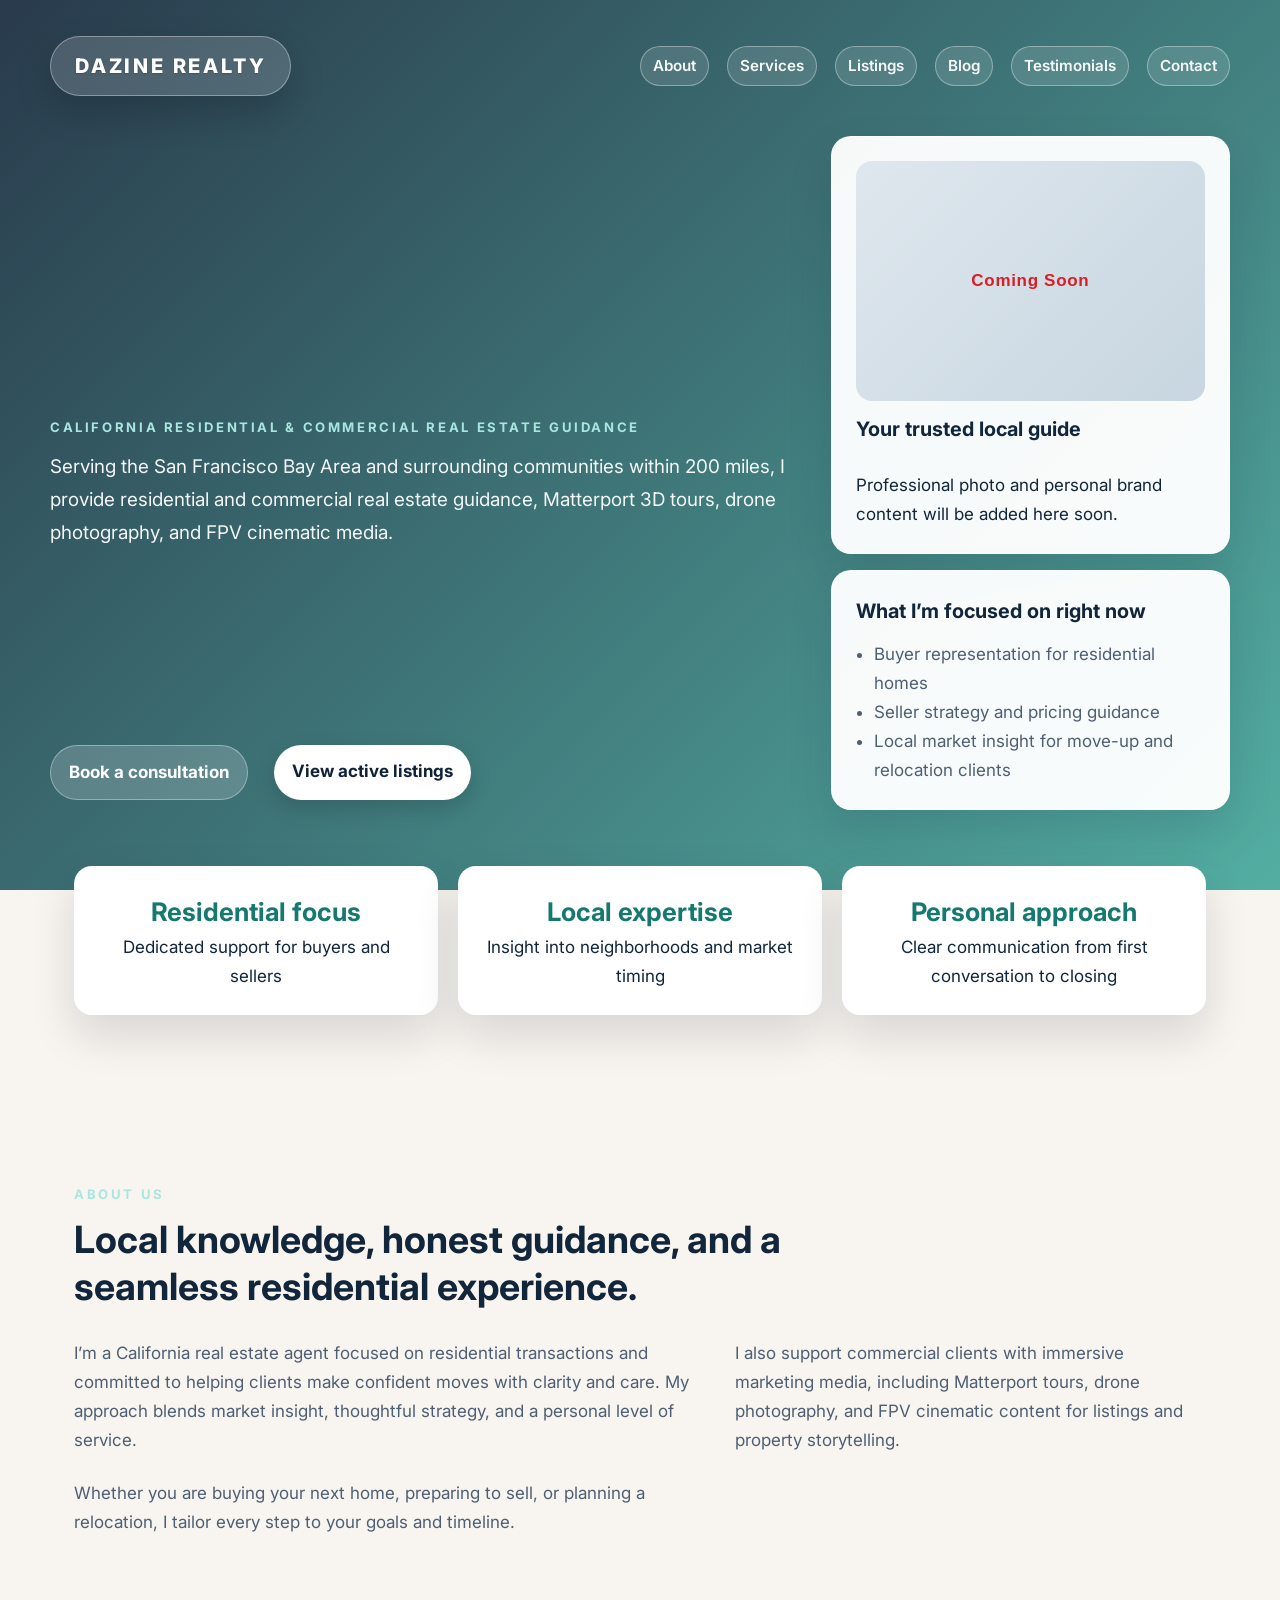
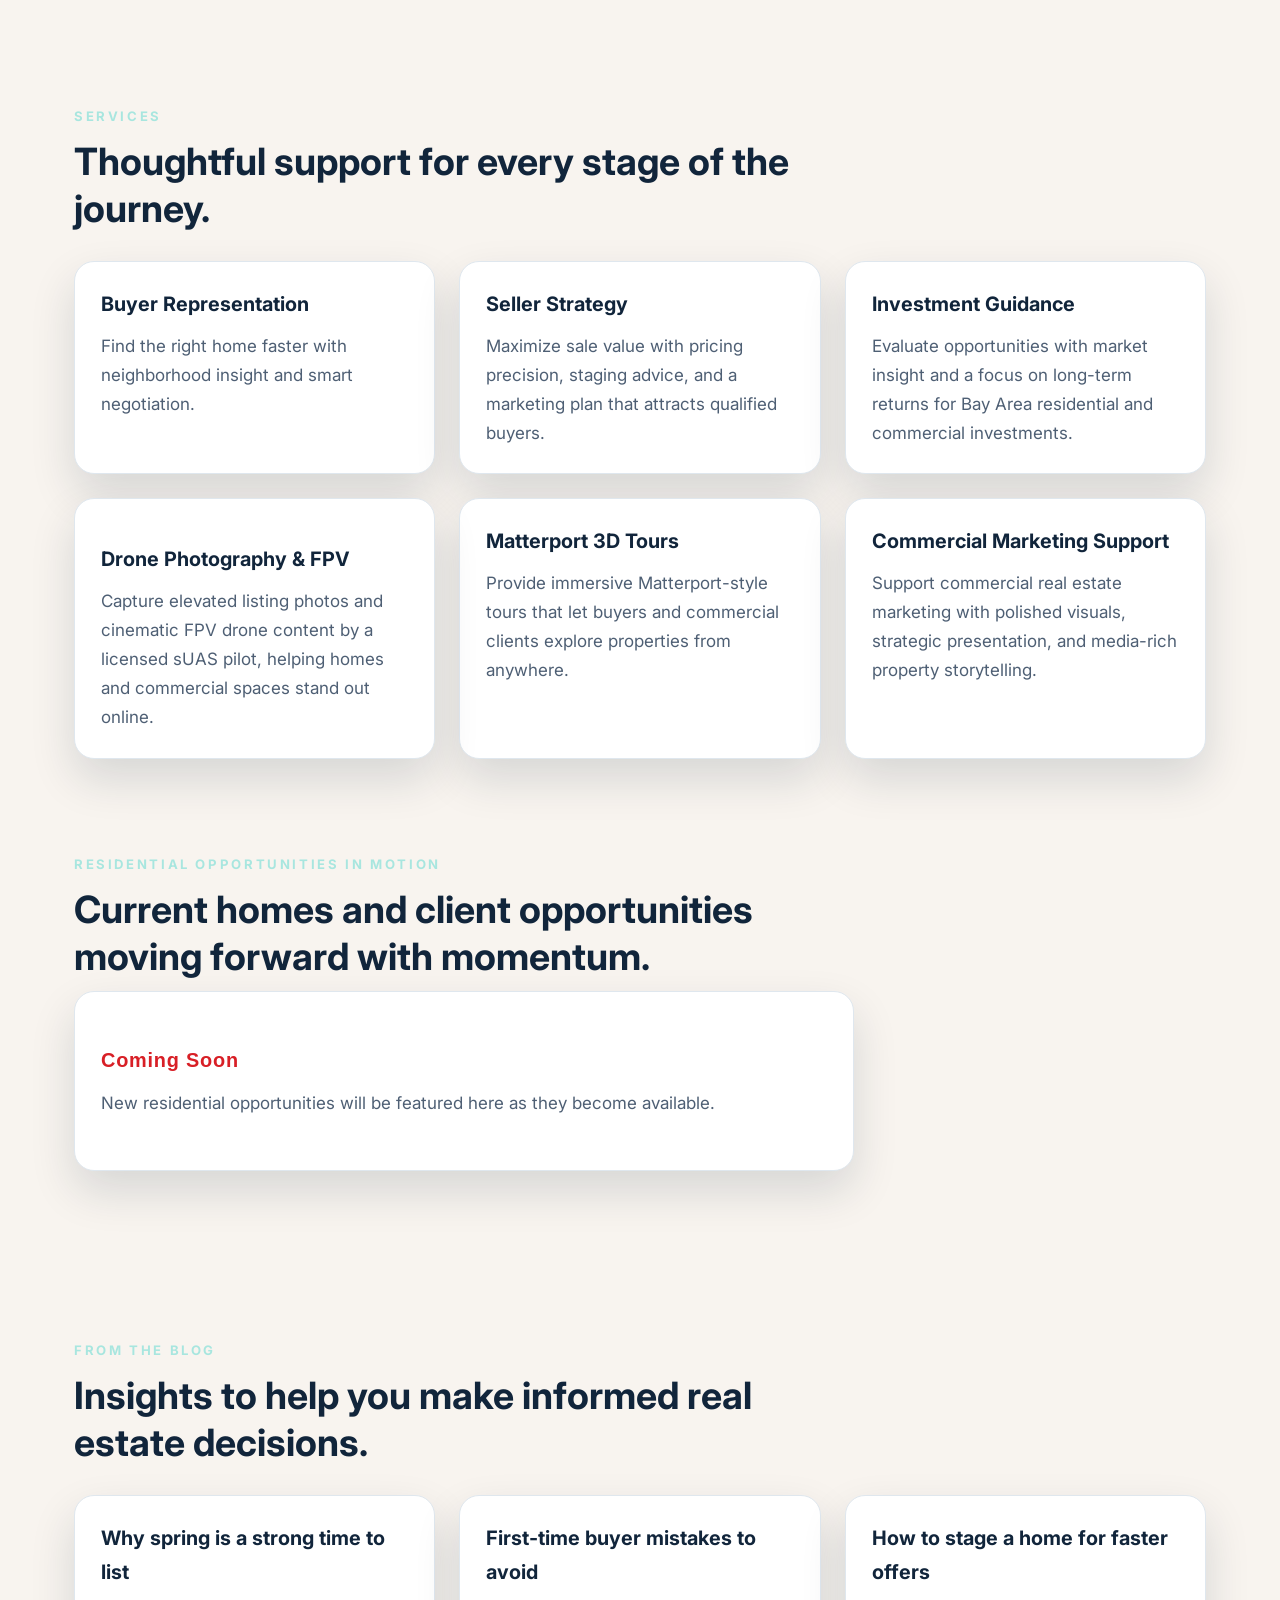
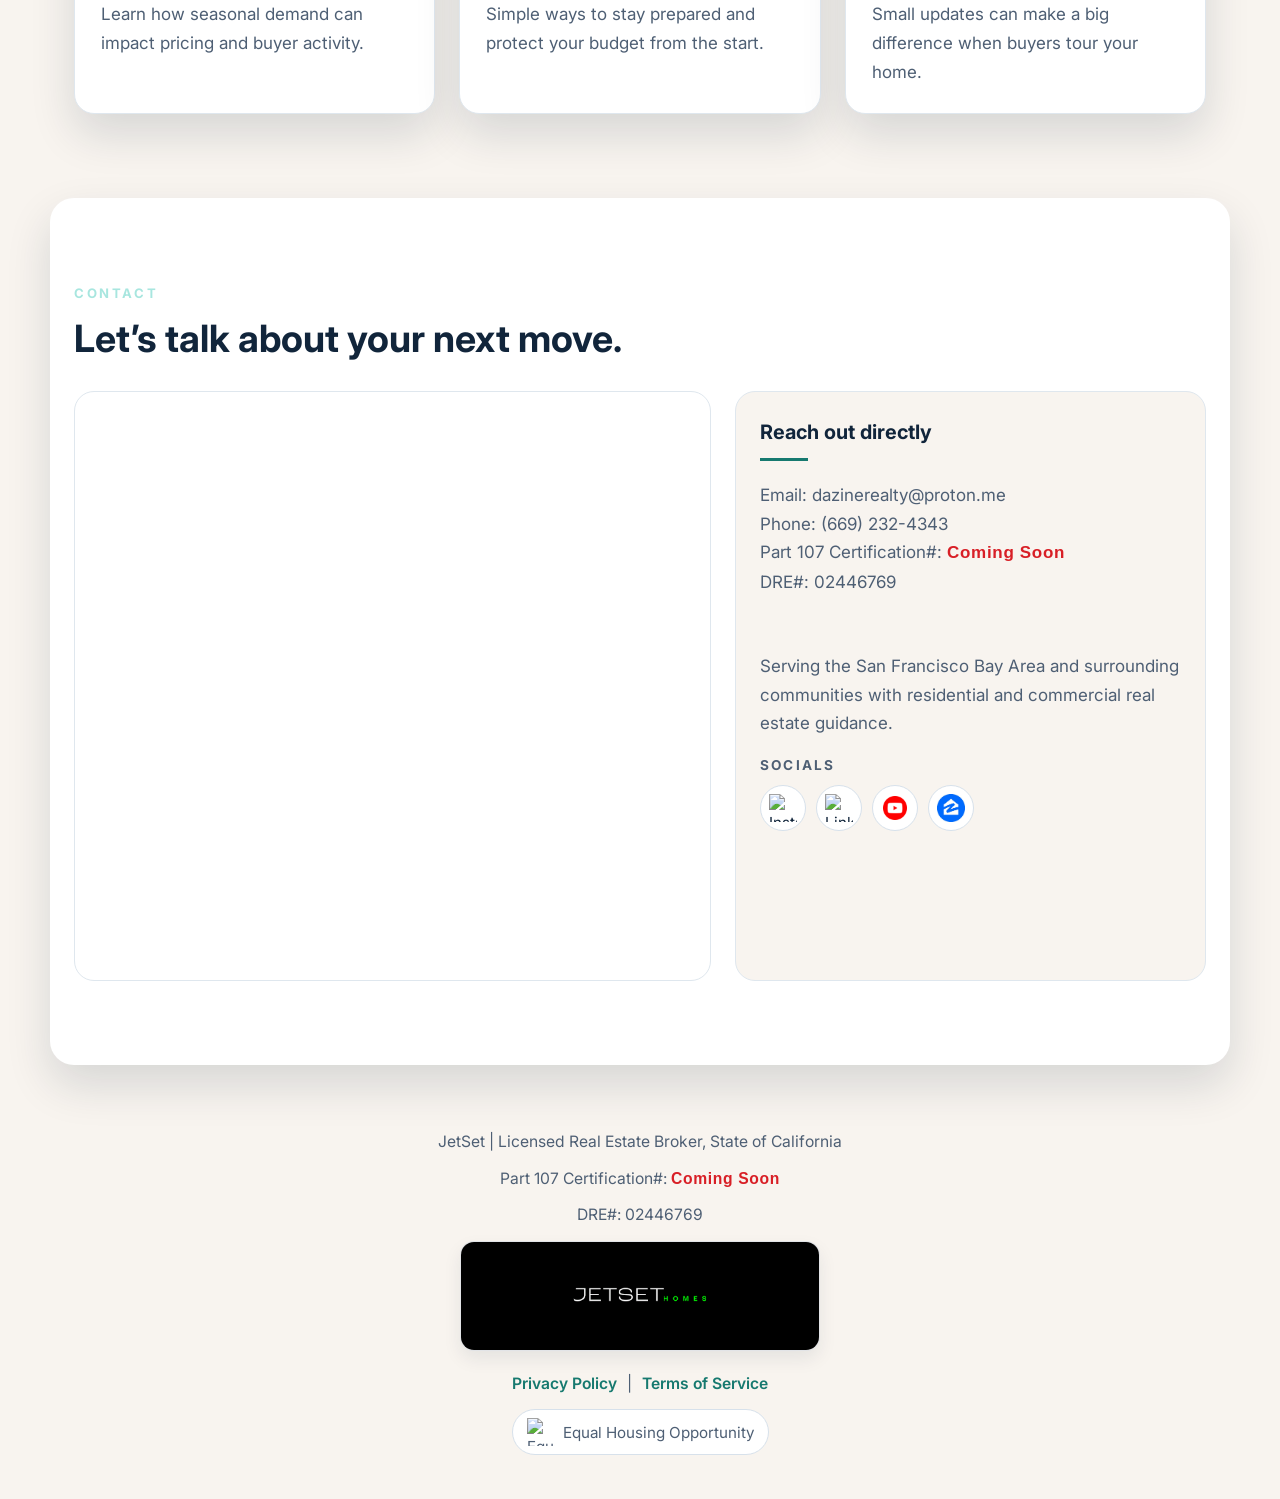
==== index.html @ e1ecbd3a "Update footer branding and JetSet link" ====
<!DOCTYPE html>
<html lang="en">
  <head>
    <!-- Google tag (gtag.js) -->
    <script async src="https://www.googletagmanager.com/gtag/js?id=G-FYJN9053RN"></script>
    <script>
      window.dataLayer = window.dataLayer || [];
      function gtag(){dataLayer.push(arguments);}
      gtag('js', new Date());

      gtag('config', 'G-FYJN9053RN');
    </script>
    <meta charset="UTF-8" />
    <meta name="viewport" content="width=device-width, initial-scale=1.0" />
    <title>Dazine Realty | California Residential Real Estate Agent</title>
    
    <link rel="icon" type="image/x-icon" href="https://dazinerealty.homes/favicon.ico">
<link rel="icon" type="image/png" sizes="48x48" href="https://dazinerealty.homes/favicon-48x48.png">
<link rel="icon" type="image/png" sizes="96x96" href="https://dazinerealty.homes/favicon-96x96.png">
<link rel="icon" type="image/png" sizes="32x32" href="https://dazinerealty.homes/favicon-32x32.png">
<link rel="icon" type="image/png" sizes="16x16" href="https://dazinerealty.homes/favicon-16x16.png">
<link rel="apple-touch-icon" sizes="180x180" href="https://dazinerealty.homes/apple-touch-icon.png">
<link rel="icon" type="image/png" sizes="192x192" href="https://dazinerealty.homes/android-chrome-192x192.png">
<link rel="icon" type="image/png" sizes="512x512" href="https://dazinerealty.homes/android-chrome-512x512.png">
    <meta
      name="description"
      content="Dazine Realty is a California real estate agent serving the San Francisco Bay Area and nearby communities with residential and commercial guidance, Matterport tours, drone photography, and FPV media."
    />
    <meta
      name="keywords"
      content="Dazine Realty, California real estate agent, San Francisco Bay Area real estate, Oakland real estate, San Jose real estate, Palo Alto real estate, Berkeley real estate, Walnut Creek real estate, San Mateo real estate, Fremont real estate, Santa Clara real estate, Concord real estate, Pleasanton real estate, Livermore real estate, Daly City real estate, South San Francisco real estate, San Rafael real estate, Mill Valley real estate, San Ramon real estate, Napa real estate, Sonoma real estate, Santa Rosa real estate, Stockton real estate, Modesto real estate, Sacramento real estate, residential real estate, commercial real estate, Matterport tours, drone photography, FPV drone services"
    />
    <meta name="robots" content="index, follow" />
    <meta name="geo.region" content="US-CA" />
    <meta name="geo.placename" content="San Francisco Bay Area" />
    <meta name="geo.position" content="37.7749;-122.4194" />
    <meta name="ICBM" content="37.7749, -122.4194" />
    <link rel="canonical" href="http://127.0.0.1:3000/index.html" />
    <meta property="og:title" content="Dazine Realty | California Residential Real Estate Agent" />
    <meta
      property="og:description"
      content="Trusted California real estate guidance for buyers, sellers, and commercial clients across the Bay Area and nearby communities."
    />
    <meta property="og:type" content="website" />
    <link rel="preconnect" href="https://fonts.googleapis.com" />
    <link rel="preconnect" href="https://fonts.gstatic.com" crossorigin />
    <link
      href="https://fonts.googleapis.com/css2?family=Inter:wght@400;500;600;700;800&display=swap"
      rel="stylesheet"
    />
    <link rel="stylesheet" href="style.css?v=3" />
    <script type="application/ld+json">
      {
        "@context": "https://schema.org",
        "@type": "RealEstateAgent",
        "name": "Dazine Realty",
        "description": "Trusted California residential real estate guidance for buyers, sellers, and relocating families.",
        "areaServed": "California",
        "knowsAbout": [
          "Residential real estate",
          "Buyer representation",
          "Seller strategy",
          "Local market guidance"
        ]
      }
    </script>
  </head>
  <body>
    <a href="#main-content" class="skip-link">Skip to main content</a>
    <header class="hero">
      <nav class="navbar" aria-label="Primary navigation">
        <a href="#contact" class="brand">Dazine Realty</a>
        <div class="nav-links">
          <a href="#about" class="nav-link">About</a>
          <a href="#services" class="nav-link">Services</a>
          <a href="#listings" class="nav-link">Listings</a>
          <a href="blog.html" class="nav-link">Blog</a>
          <a href="testimonials.html" class="nav-link">Testimonials</a>
          <a href="#contact" class="nav-link">Contact</a>
        </div>
      </nav>

      <div class="hero-content" id="top">
        <div class="hero-copy">
          <div>
            <p class="eyebrow">California Residential & Commercial Real Estate Guidance</p>
            <p class="hero-text">
              Serving the San Francisco Bay Area and surrounding communities within 200 miles, I provide residential and commercial real estate guidance, Matterport 3D tours, drone photography, and FPV cinematic media.
            </p>
          </div>
          <div class="hero-actions">
            <a href="#contact" class="btn btn-primary">Book a consultation</a>
            <a href="#listings" class="btn btn-secondary">View active listings</a>
          </div>
        </div>
        <div class="hero-side-stack">
          <div class="hero-card hero-photo-card">
            <div class="photo-placeholder" aria-label="Placeholder photo of agent">
              <span><span class="rounded-coming-soon">Coming Soon</span></span>
            </div>
            <h3>Your trusted local guide</h3>
            <p>Professional photo and personal brand content will be added here soon.</p>
          </div>
          <div class="hero-card">
            <h3>What I’m focused on right now</h3>
            <ul>
              <li>Buyer representation for residential homes</li>
              <li>Seller strategy and pricing guidance</li>
              <li>Local market insight for move-up and relocation clients</li>
            </ul>
          </div>
        </div>
      </div>
    </header>

    <main id="main-content">
      <section class="section intro-strip">
        <div>
          <strong>Residential focus</strong>
          <span>Dedicated support for buyers and sellers</span>
        </div>
        <div>
          <strong>Local expertise</strong>
          <span>Insight into neighborhoods and market timing</span>
        </div>
        <div>
          <strong>Personal approach</strong>
          <span>Clear communication from first conversation to closing</span>
        </div>
      </section>

      <section class="section" id="about">
        <div class="section-heading">
          <p class="eyebrow">About us</p>
          <h2>Local knowledge, honest guidance, and a seamless residential experience.</h2>
        </div>
        <div class="about-grid">
          <p>
            I’m a California real estate agent focused on residential transactions and committed to
            helping clients make confident moves with clarity and care. My approach blends market
            insight, thoughtful strategy, and a personal level of service.
          </p>
          <p>
            I also support commercial clients with immersive marketing media, including Matterport
            tours, drone photography, and FPV cinematic content for listings and property storytelling.
          </p>
          <p>
            Whether you are buying your next home, preparing to sell, or planning a relocation,
            I tailor every step to your goals and timeline.
          </p>
        </div>
      </section>

      <section class="section" id="services">
        <div class="section-heading">
          <p class="eyebrow">Services</p>
          <h2>Thoughtful support for every stage of the journey.</h2>
        </div>
        <div class="card-grid">
          <article class="card">
            <h3>Buyer Representation</h3>
            <p>Find the right home faster with neighborhood insight and smart negotiation.</p>
          </article>
          <article class="card">
            <h3>Seller Strategy</h3>
            <p>Maximize sale value with pricing precision, staging advice, and a marketing plan that attracts qualified buyers.</p>
          </article>
          <article class="card">
            <h3>Investment Guidance</h3>
            <p>Evaluate opportunities with market insight and a focus on long-term returns for Bay Area residential and commercial investments.</p>
          </article>
          <article class="card service-card">
            <h3>Drone Photography & FPV</h3>
            <p>Capture elevated listing photos and cinematic FPV drone content by a licensed sUAS pilot, helping homes and commercial spaces stand out online.</p>
          </article>
          <article class="card">
            <h3>Matterport 3D Tours</h3>
            <p>Provide immersive Matterport-style tours that let buyers and commercial clients explore properties from anywhere.</p>
          </article>
          <article class="card">
            <h3>Commercial Marketing Support</h3>
            <p>Support commercial real estate marketing with polished visuals, strategic presentation, and media-rich property storytelling.</p>
          </article>
        </div>
      </section>

      <section class="section listings-coming-soon" id="listings">
        <div class="section-heading listings-heading">
          <p class="eyebrow">Residential opportunities in motion</p>
          <h2>Current homes and client opportunities moving forward with momentum.</h2>
        </div>
        <div class="card-grid listings-card-grid">
          <article class="card listing-status-card">
            <h3><span class="rounded-coming-soon">Coming Soon</span></h3>
            <p>New residential opportunities will be featured here as they become available.</p>
          </article>
        </div>
      </section>

      <section class="section" id="blog">
        <div class="section-heading">
          <p class="eyebrow">From the blog</p>
          <h2>Insights to help you make informed real estate decisions.</h2>
        </div>
        <div class="card-grid">
          <a href="blog.html" class="card blog-card">
            <h3>Why spring is a strong time to list</h3>
            <p>Learn how seasonal demand can impact pricing and buyer activity.</p>
          </a>
          <a href="blog.html" class="card blog-card">
            <h3>First-time buyer mistakes to avoid</h3>
            <p>Simple ways to stay prepared and protect your budget from the start.</p>
          </a>
          <a href="blog.html" class="card blog-card">
            <h3>How to stage a home for faster offers</h3>
            <p>Small updates can make a big difference when buyers tour your home.</p>
          </a>
        </div>
      </section>

      <section class="section contact-section" id="contact">
        <div class="section-heading" id="contact-heading">
          <p class="eyebrow">Contact</p>
          <h2>Let’s talk about your next move.</h2>
        </div>
        <div class="contact-grid">
          <iframe class="airtable-embed" src="https://airtable.com/embed/appHiCujIG2q5F5eN/pagkRZknbVg00jraF/form" frameborder="0" onmousewheel="" width="100%" height="533" style="background: transparent; border: 1px solid #ccc;"></iframe>
          <div class="contact-info">
            <h3>Reach out directly</h3>
            <p>Email: <a href="mailto:dazinerealty@proton.me">dazinerealty@proton.me</a></p>
            <p>Phone: <a href="tel:+16692324343">(669) 232-4343</a></p>
            <p>Part 107 Certification#: <span class="rounded-coming-soon">Coming Soon</span></p>
            <p>DRE#: 02446769 </p>
            <p class="contact-service">Serving the San Francisco Bay Area and surrounding communities with residential and commercial real estate guidance.</p>
            <div class="socials-block">
              <p class="socials-title">Socials</p>
              <div class="social-links-row">
                <a href="https://www.instagram.com/dazinerealty?igsh=NTc4MTIwNjQ2YQ%3D%3D&utm_source=qr" target="_blank" rel="noopener noreferrer" class="social-link" aria-label="Follow on Instagram">
                  <img src="instagramLogo.jpg" alt="Instagram icon for Dazine Realty" class="social-icon" />
                </a>
                <a href="https://www.linkedin.com/in/sajedanwardazine/" target="_blank" rel="noopener noreferrer" class="social-link" aria-label="Visit LinkedIn profile">
                  <img src="linkedInLogo.jpg" alt="LinkedIn icon for Dazine Realty" class="social-icon" />
                </a>
                <a href="https://www.youtube.com/@dazinerealty" target="_blank" rel="noopener noreferrer" class="social-link" aria-label="Visit YouTube channel">
                  <img src="youtube logo.png" alt="YouTube icon for Dazine Realty" class="social-icon youtube-social-icon" />
                </a>
                <a href="https://www.zillow.com/profile/dazinerealty" target="_blank" rel="noopener noreferrer" class="social-link" aria-label="Visit Zillow profile">
                  <img src="zillow_logo.jpg" alt="Zillow icon for Dazine Realty" class="social-icon" />
                </a>
              </div>
            </div>
          </div>
        </div>
      </section>
    </main>

    <footer aria-label="Footer">
      <div class="footer-content">
        <p>JetSet | Licensed Real Estate Broker, State of California</p>
        <p>Part 107 Certification#: <span class="rounded-coming-soon">Coming Soon</span></p>
        <p>DRE#: 02446769</p>
        <a href="https://www.jetsethomes.com" target="_blank" rel="noopener noreferrer" class="jetset-logo-link" aria-label="Visit Jet Set Homes website">
          <img src="Jetsethomes.png" alt="Jet Set Homes logo" class="jetset-logo-image" />
        </a>
        <p class="footer-legal-links">
          <a href="legal.html#privacy">Privacy Policy</a>
          <span aria-hidden="true">|</span>
          <a href="legal.html#terms">Terms of Service</a>
        </p>
      </div>
      <div class="footer-badges">
        <div class="equal-housing" aria-label="Equal Housing Opportunity">
          <img src="EqualHousingOpportunityLogo.png" alt="Equal Housing Opportunity logo" class="equal-housing-icon" />
          <span>Equal Housing Opportunity</span>
        </div>
      </div>
    </footer>
    <script async type="text/javascript" src="https://static.klaviyo.com/onsite/js/UCB8jT/klaviyo.js?company_id=UCB8jT"></script>
    <script type="text/javascript">
      // Initialize Klaviyo object on page load
      !function(){if(!window.klaviyo){window._klOnsite=window._klOnsite||[];try{window.klaviyo=new Proxy({},{get:function(n,i){return"push"===i?function(){var n;(n=window._klOnsite).push.apply(n,arguments)}:function(){for(var n=arguments.length,o=new Array(n),w=0;w<n;w++)o[w]=arguments[w];var t="function"==typeof o[o.length-1]?o.pop():void 0,e=new Promise((function(n){window._klOnsite.push([i].concat(o,[function(i){t&&t(i),n(i)}]))}));return e}}})}catch(n){window.klaviyo=window.klaviyo||[],window.klaviyo.push=function(){var n;(n=window._klOnsite).push.apply(n,arguments)}}}}();
    </script>
  </body>
</html>
---- style.css ----
:root {
  --navy: #0f2237;
  --teal: #16796f;
  --cream: #f8f4ef;
  --text: #11253b;
  --muted: #4e5f74;
  --shadow: 0 20px 45px rgba(17, 37, 59, 0.14);
  --focus: #0b63ce;
}

* {
  box-sizing: border-box;
  margin: 0;
  padding: 0;
}

html {
  scroll-behavior: smooth;
}

body {
  font-family: 'Inter', sans-serif;
  color: var(--text);
  background: var(--cream);
  line-height: 1.7;
  font-size: 17px;
}

img {
  width: 100%;
  display: block;
}

a {
  color: inherit;
  text-decoration: none;
}

a:hover,
a:focus-visible {
  color: var(--teal);
}

*:focus-visible {
  outline: 3px solid var(--focus);
  outline-offset: 3px;
  border-radius: 4px;
}
.skip-link {
  position: absolute;
  left: -9999px;
  top: 0;
  background: var(--navy);
  color: white;
  padding: 10px 14px;
  z-index: 1000;
  border-radius: 0 0 6px 0;
}

.skip-link:focus {
  left: 0;
}
.hero {
  background: linear-gradient(135deg, rgba(18, 38, 58, 0.9), rgba(42, 157, 143, 0.8)),
    url('https://images.unsplash.com/photo-1494526585095-c41746248156?auto=format&fit=crop&w=1600&q=80') center/cover;
  color: white;
  padding: 24px 24px 80px;
  min-height: 760px;
}

.navbar {
  max-width: 1180px;
  margin: 0 auto;
  display: flex;
  align-items: center;
  justify-content: space-between;
  padding: 12px 0 40px;
}

.brand {
  display: inline-flex;
  align-items: center;
  justify-content: center;
  font-size: 1.25rem;
  font-weight: 800;
  letter-spacing: 0.14em;
  text-transform: uppercase;
  padding: 12px 24px;
  border-radius: 999px;
  border: 1px solid rgba(255, 255, 255, 0.35);
  background: rgba(255, 255, 255, 0.16);
  color: white;
  box-shadow: 0 16px 36px rgba(0, 0, 0, 0.18);
  text-shadow: 0 1px 2px rgba(0, 0, 0, 0.18);
  backdrop-filter: blur(10px);
  transition: transform 0.2s ease, background 0.2s ease, box-shadow 0.2s ease;
}

.brand:hover,
.brand:focus-visible {
  transform: translateY(-2px);
  background: rgba(255, 255, 255, 0.28);
  box-shadow: 0 20px 42px rgba(0, 0, 0, 0.22);
}

.nav-links {
  display: flex;
  gap: 18px;
  flex-wrap: wrap;
}

.nav-links a {
  color: rgba(255,255,255,0.95);
  font-size: 0.95rem;
  font-weight: 600;
}

.nav-link {
  display: inline-block;
  padding: 6px 12px;
  border: 1px solid rgba(255,255,255,0.35);
  border-radius: 999px;
  background: rgba(255,255,255,0.12);
  transition: background 0.2s ease, transform 0.2s ease, color 0.2s ease, box-shadow 0.2s ease;
}

.nav-link:hover,
.nav-link:focus-visible {
  background: rgba(255,255,255,0.3);
  color: white;
  transform: translateY(-1px);
  box-shadow: 0 8px 18px rgba(0, 0, 0, 0.14);
}

.hero-content {
  max-width: 1180px;
  margin: 0 auto;
  display: grid;
  grid-template-columns: 1.5fr 0.8fr;
  gap: 32px;
  align-items: stretch;
}

.hero-copy {
  display: flex;
  flex-direction: column;
  justify-content: space-between;
  min-height: 100%;
  padding-top: 280px;
}

.hero-actions {
  display: flex;
  gap: 14px;
  margin-top: 0;
}

.hero-actions .btn {
  margin-top: 0;
}

.eyebrow {
  text-transform: uppercase;
  letter-spacing: 0.2em;
  font-weight: 700;
  font-size: 0.82rem;
  color: #a8e6df;
  margin-bottom: 12px;
}

.hero h1 {
  font-size: clamp(2.2rem, 4.2vw, 3.5rem);
  margin-bottom: 16px;
  line-height: 1.15;
  letter-spacing: -0.02em;
}

.hero-text {
  font-size: 1.18rem;
  max-width: 760px;
  color: rgba(255,255,255,0.94);
  margin-bottom: 24px;
  line-height: 1.75;
}

.btn {
  display: inline-block;
  padding: 12px 18px;
  border-radius: 999px;
  font-weight: 600;
  margin-right: 12px;
  margin-bottom: 10px;
  transition: transform 0.2s ease, background 0.2s ease, box-shadow 0.2s ease;
}

.btn-primary {
  background: rgba(255, 255, 255, 0.18);
  color: white;
  border: 1px solid rgba(255,255,255,0.35);
  font-weight: 700;
}

.btn-secondary {
  background: white;
  color: var(--navy);
  font-weight: 700;
  box-shadow: 0 8px 22px rgba(0, 0, 0, 0.16);
}

.btn:hover,
.btn:focus-visible {
  transform: translateY(-2px);
}

.btn-primary:hover,
.btn-primary:focus-visible {
  background: rgba(255, 255, 255, 0.26);
  box-shadow: 0 10px 24px rgba(0, 0, 0, 0.14);
}

.btn-secondary:hover,
.btn-secondary:focus-visible {
  background: #f9f9f9;
  box-shadow: 0 12px 28px rgba(0, 0, 0, 0.18);
}

.hero-card {
  background: rgba(255,255,255,0.96);
  color: var(--text);
  border-radius: 20px;
  padding: 24px;
  box-shadow: var(--shadow);
  border: 1px solid rgba(255,255,255,0.9);
}

.hero-side-stack {
  display: flex;
  flex-direction: column;
  gap: 16px;
}

.hero-photo-card {
  display: flex;
  flex-direction: column;
  gap: 12px;
}

.photo-placeholder {
  min-height: 240px;
  border-radius: 16px;
  background: linear-gradient(135deg, #dfe7ee, #c7d6e0);
  display: grid;
  place-items: center;
  color: var(--navy);
  font-weight: 700;
  text-align: center;
  padding: 16px;
}

.hero-card h3 {
  margin-bottom: 12px;
}

.hero-card ul {
  padding-left: 18px;
  color: var(--muted);
}

.section {
  max-width: 1180px;
  margin: 0 auto;
  padding: 84px 24px;
}

.intro-strip {
  display: grid;
  grid-template-columns: repeat(3, 1fr);
  gap: 20px;
  margin-top: -24px;
  padding-top: 0;
}

.intro-strip > div {
  background: white;
  border-radius: 18px;
  padding: 24px;
  box-shadow: var(--shadow);
  text-align: center;
}

.intro-strip strong {
  display: block;
  font-size: 1.6rem;
  color: var(--teal);
}

.section-heading {
  margin-bottom: 28px;
}

.section-heading h2 {
  font-size: clamp(1.7rem, 3vw, 2.35rem);
  max-width: 760px;
  line-height: 1.25;
}

.about-grid,
.contact-grid {
  display: grid;
  grid-template-columns: minmax(0, 1.15fr) minmax(280px, 0.85fr);
  gap: 24px;
}

.about-grid p,
.contact-info p {
  color: var(--muted);
}

.legal-group-start {
  margin-top: 1.4em;
}

.broker-dre {
  margin-top: 1.05em;
}

.contact-service {
  margin-top: 3.2em;
}

.card-grid {
  display: grid;
  grid-template-columns: repeat(3, 1fr);
  gap: 24px;
}

.card {
  background: white;
  border-radius: 20px;
  padding: 26px;
  box-shadow: var(--shadow);
  border: 1px solid #dfe7ee;
}

.service-card {
  position: relative;
  padding-top: 44px;
  overflow: visible;
}

.coming-soon-badge {
  position: absolute;
  top: 12px;
  right: 8px;
  transform: rotate(18deg);
  background: linear-gradient(180deg, #ff3b3b 0%, #d81f26 100%);
  color: #fff;
  font-size: 0.58rem;
  font-weight: 800;
  letter-spacing: 0.12em;
  text-transform: uppercase;
  line-height: 1;
  padding: 8px 12px;
  border-radius: 4px;
  box-shadow: 0 10px 18px rgba(216, 31, 38, 0.22);
  font-family: 'Segoe UI', 'Inter', Arial, sans-serif;
  -webkit-font-smoothing: antialiased;
  -moz-osx-font-smoothing: grayscale;
  text-shadow: 0 1px 1px rgba(0, 0, 0, 0.2);
  z-index: 1;
}

.card h3 {
  margin-bottom: 10px;
}

.rounded-coming-soon {
  display: inline-block;
  font-family: 'Arial Rounded MT Bold', 'Trebuchet MS', 'Segoe UI', 'Verdana', sans-serif;
  font-weight: 700;
  letter-spacing: 0.04em;
  color: #d81f26 !important;
  font-smoothing: antialiased;
  -webkit-font-smoothing: antialiased;
  -moz-osx-font-smoothing: grayscale;
}

.contact-info .rounded-coming-soon,
.footer-content .rounded-coming-soon,
footer .rounded-coming-soon {
  color: #d81f26 !important;
}

.card p,
.card span {
  color: var(--muted);
}

.blog-card {
  display: block;
  transition: transform 0.2s ease, box-shadow 0.2s ease;
}

.blog-card:hover {
  transform: translateY(-4px);
  box-shadow: 0 24px 45px rgba(18, 38, 58, 0.16);
}

.blog-page {
  max-width: 900px;
  margin: 0 auto;
  padding: 64px 24px 80px;
}

.blog-page .back-link {
  display: inline-block;
  margin-bottom: 24px;
  color: var(--teal);
  font-weight: 600;
}

.blog-page h1 {
  margin-bottom: 28px;
}

.blog-page h1::after {
  content: '';
  display: block;
  width: 72px;
  height: 3px;
  margin-top: 12px;
  background: var(--teal);
}

.blog-intro-card {
  background: white;
  border-radius: 24px;
  padding: 28px 32px;
  box-shadow: var(--shadow);
  margin-bottom: 32px;
}

.blog-intro-card p {
  color: var(--muted);
  margin-bottom: 16px;
  line-height: 1.75;
}

.blog-intro-card p:last-child {
  margin-bottom: 0;
}

.blog-intro-card a {
  color: var(--teal);
  font-weight: 700;
}

.blog-post {
  background: white;
  border-radius: 24px;
  padding: 32px;
  box-shadow: var(--shadow);
  margin-bottom: 24px;
}

.blog-post h2 {
  margin-bottom: 12px;
  font-size: 1.7rem;
}

.blog-post p {
  color: var(--muted);
  margin-bottom: 12px;
}

.page-intro-card {
  background: white;
  border-radius: 24px;
  padding: 30px 32px;
  box-shadow: var(--shadow);
  margin-bottom: 32px;
}

.page-intro-card p {
  color: var(--muted);
  margin-bottom: 16px;
  line-height: 1.8;
  max-width: 760px;
}

.page-intro-card p:last-child {
  margin-bottom: 0;
}

.page-intro-card a {
  color: var(--teal);
  font-weight: 700;
}

.listing-card {
  overflow: hidden;
  padding: 0;
}

.listings-coming-soon {
  position: relative;
  padding-top: 10px;
}

.listings-heading {
  position: relative;
  margin-bottom: 10px;
}

.listings-card-grid {
  grid-template-columns: 1fr;
  max-width: 780px;
}

.listing-status-card {
  min-height: 180px;
  display: flex;
  flex-direction: column;
  justify-content: center;
}

.listing-status-card h3 {
  margin-bottom: 12px;
}

.listing-status-card p {
  color: var(--muted);
}

.listing-card img {
  height: 220px;
  object-fit: cover;
}

.card-content {
  padding: 20px 24px 24px;
}

.contact-section {
  background: white;
  border-radius: 24px;
  box-shadow: var(--shadow);
  margin-bottom: 40px;
}

.airtable-embed {
  display: block;
  width: 100%;
  height: 100%;
  max-width: 100%;
  min-height: 590px;
  border: 1px solid #dfe7ee !important;
  border-radius: 20px;
  box-sizing: border-box;
}

.contact-form {
  display: flex;
  flex-direction: column;
  gap: 12px;
}

.contact-form label {
  font-weight: 600;
  color: var(--text);
}

.contact-form input,
.contact-form textarea {
  border: 1px solid #9faebd;
  border-radius: 12px;
  padding: 13px 15px;
  font: inherit;
  background: #fff;
  min-height: 46px;
}

.contact-form input::placeholder,
.contact-form textarea::placeholder {
  color: #5d6b78;
}

.contact-form .form-status {
  margin-top: 4px;
  font-size: 0.95rem;
  color: var(--teal);
  font-weight: 600;
}

.contact-form button {
  border: 2px solid var(--navy);
  background: var(--teal);
  color: white;
  cursor: pointer;
}

.contact-info {
  background: var(--cream);
  border-radius: 20px;
  padding: 24px;
  border: 1px solid #dfe7ee;
}

.contact-info h3 {
  margin-bottom: 20px;
}

.contact-info h3::after {
  content: '';
  display: block;
  width: 48px;
  height: 3px;
  margin-top: 8px;
  background: var(--teal);
}

footer {
  text-align: center;
  padding: 24px 24px 44px;
  color: var(--muted);
  font-size: 0.98rem;
}

footer p {
  max-width: 700px;
  margin: 0 auto;
}

footer p + p {
  margin-top: 10px;
}

.jetset-logo-wrap {
  margin: 10px auto 12px;
}

.jetset-logo-link {
  display: inline-flex;
  align-items: center;
  justify-content: center;
  width: min(360px, 85vw);
  height: 110px;
  margin: 12px auto 8px;
  padding: 0;
  overflow: hidden;
  border-radius: 14px;
  background: #fff;
  border: 1px solid rgba(17, 37, 59, 0.12);
  box-shadow: 0 8px 18px rgba(17, 37, 59, 0.08);
  transition: transform 0.2s ease, box-shadow 0.2s ease, border-color 0.2s ease;
}

.jetset-logo-link:hover,
.jetset-logo-link:focus-visible {
  transform: translateY(-1px);
  box-shadow: 0 12px 24px rgba(17, 37, 59, 0.12);
  border-color: rgba(17, 37, 59, 0.2);
}

.jetset-logo-image {
  display: block;
  width: 100%;
  height: 100%;
  object-fit: cover;
  object-position: center;
}

.footer-content {
  margin-bottom: 12px;
}

.footer-legal-links {
  display: flex;
  justify-content: center;
  gap: 10px;
  flex-wrap: wrap;
  margin-top: 12px;
}

.footer-legal-links a {
  color: var(--teal);
  font-weight: 600;
}

.legal-page {
  max-width: 900px;
  margin: 0 auto;
  padding: 64px 24px 80px;
}

.legal-page .back-link {
  display: inline-block;
  margin-bottom: 24px;
  color: var(--teal);
  font-weight: 600;
}

.legal-page h1 {
  margin-bottom: 28px;
}

.legal-section {
  background: white;
  border-radius: 24px;
  padding: 32px;
  margin-bottom: 24px;
  box-shadow: var(--shadow);
  scroll-margin-top: 24px;
}

.legal-section h2 {
  margin-bottom: 16px;
}

.legal-section h3 {
  margin-top: 24px;
  margin-bottom: 8px;
}

.legal-section p {
  color: var(--muted);
  margin-bottom: 12px;
}

.legal-section p:last-child {
  margin-bottom: 0;
}

.legal-section a {
  color: var(--teal);
  font-weight: 600;
}

.footer-badges {
  display: flex;
  justify-content: center;
  align-items: center;
  gap: 10px;
  flex-wrap: wrap;
}

.equal-housing,
.social-link {
  display: inline-flex;
  align-items: center;
  gap: 8px;
  padding: 8px 14px;
  border: 1px solid #d7e1eb;
  border-radius: 999px;
  background: white;
  font-size: 0.95rem;
}

.social-link {
  padding: 8px;
}

.equal-housing-icon,
.social-icon {
  width: 28px;
  height: 28px;
  object-fit: contain;
  display: block;
}

.youtube-social-icon {
  width: 40px;
  height: 40px;
  margin: -6px;
}

.socials-block {
  margin-top: 16px;
}

.socials-title {
  font-size: 0.85rem;
  font-weight: 700;
  text-transform: uppercase;
  letter-spacing: 0.16em;
  color: var(--teal);
  margin-bottom: 8px;
}

.social-links-row {
  display: flex;
  gap: 10px;
  flex-wrap: wrap;
}

@media (max-width: 900px) {
  .hero-content,
  .about-grid,
  .contact-grid,
  .card-grid,
  .intro-strip {
    grid-template-columns: 1fr;
  }

  .hero {
    padding-bottom: 60px;
  }
}

@media (max-width: 640px) {
  .airtable-embed {
    min-height: 620px;
  }

  .nav-links {
    width: 100%;
    justify-content: space-between;
  }

  .skip-nav-link {
    margin-left: auto;
  }

  .navbar {
    flex-direction: column;
    align-items: flex-start;
    gap: 12px;
  }

  .nav-links {
    gap: 12px;
  }

  .hero {
    padding: 20px 16px 56px;
  }

  .section {
    padding: 56px 16px;
  }
}
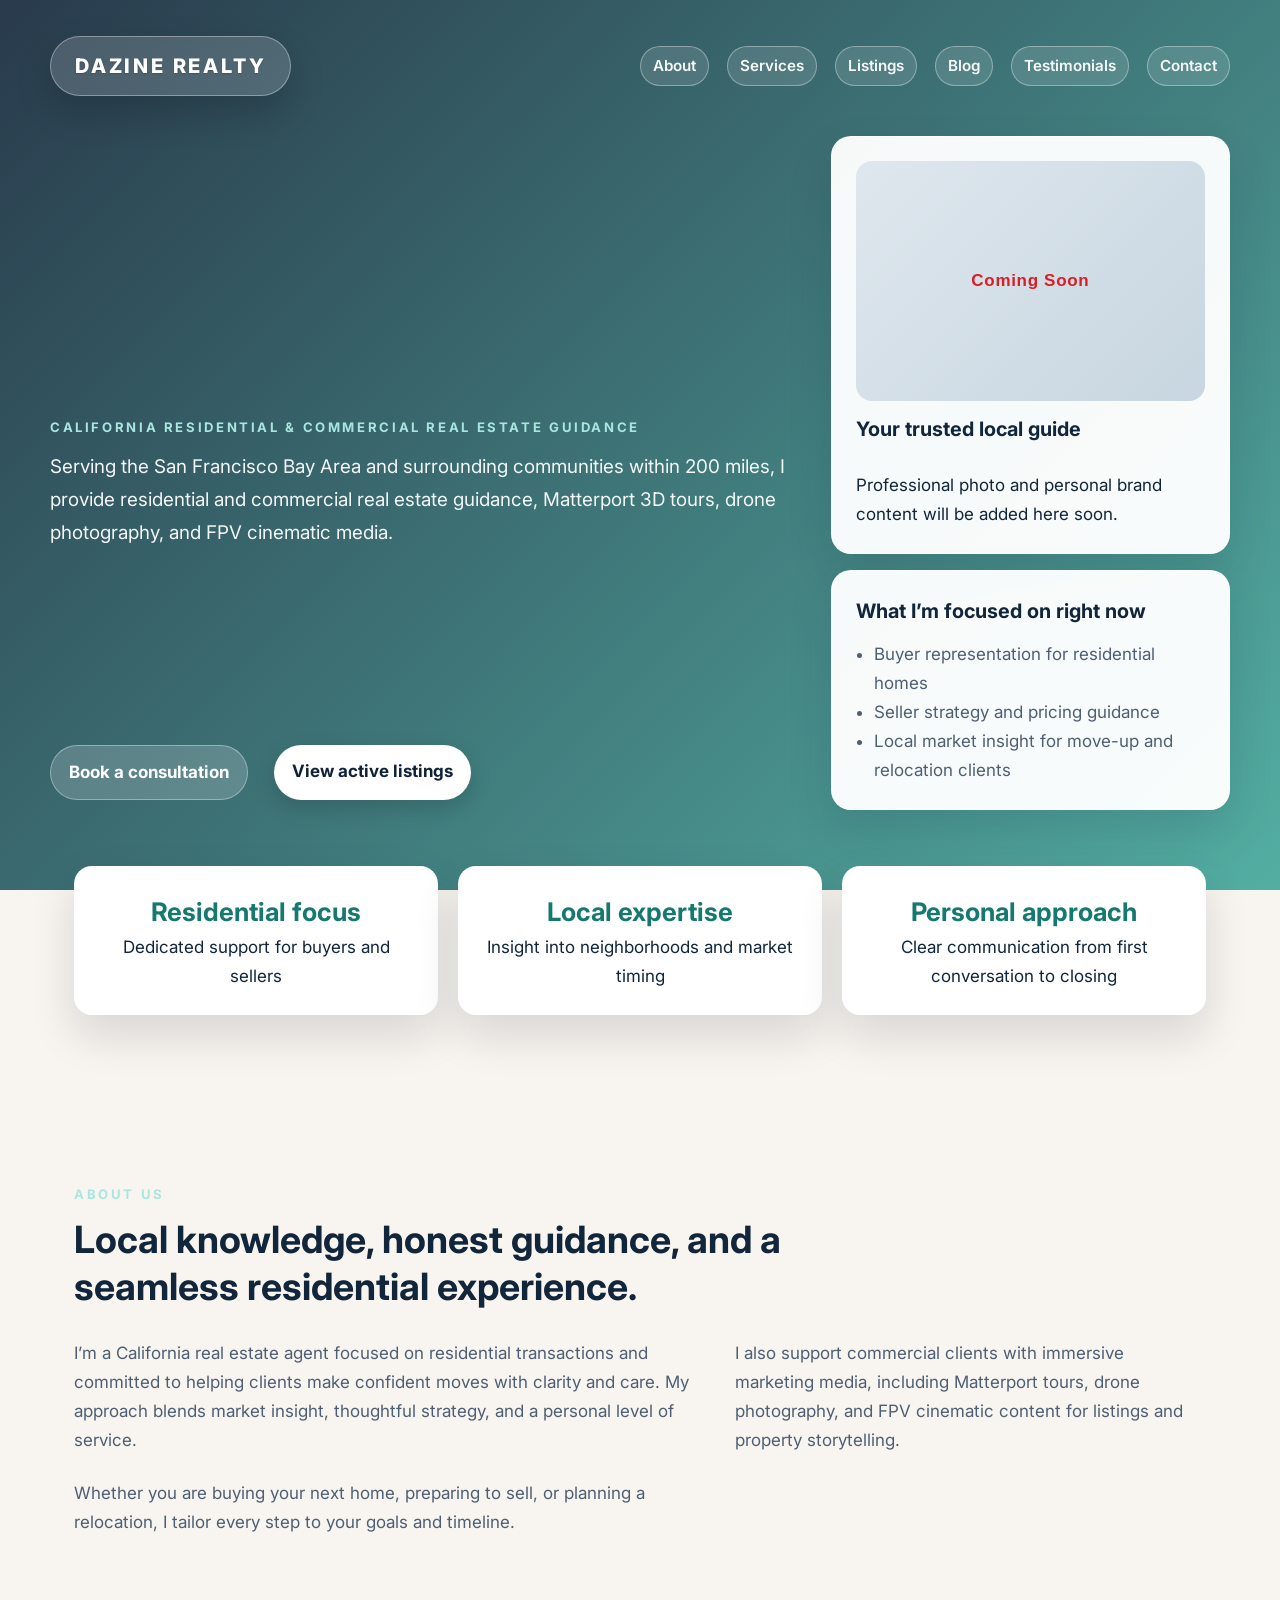
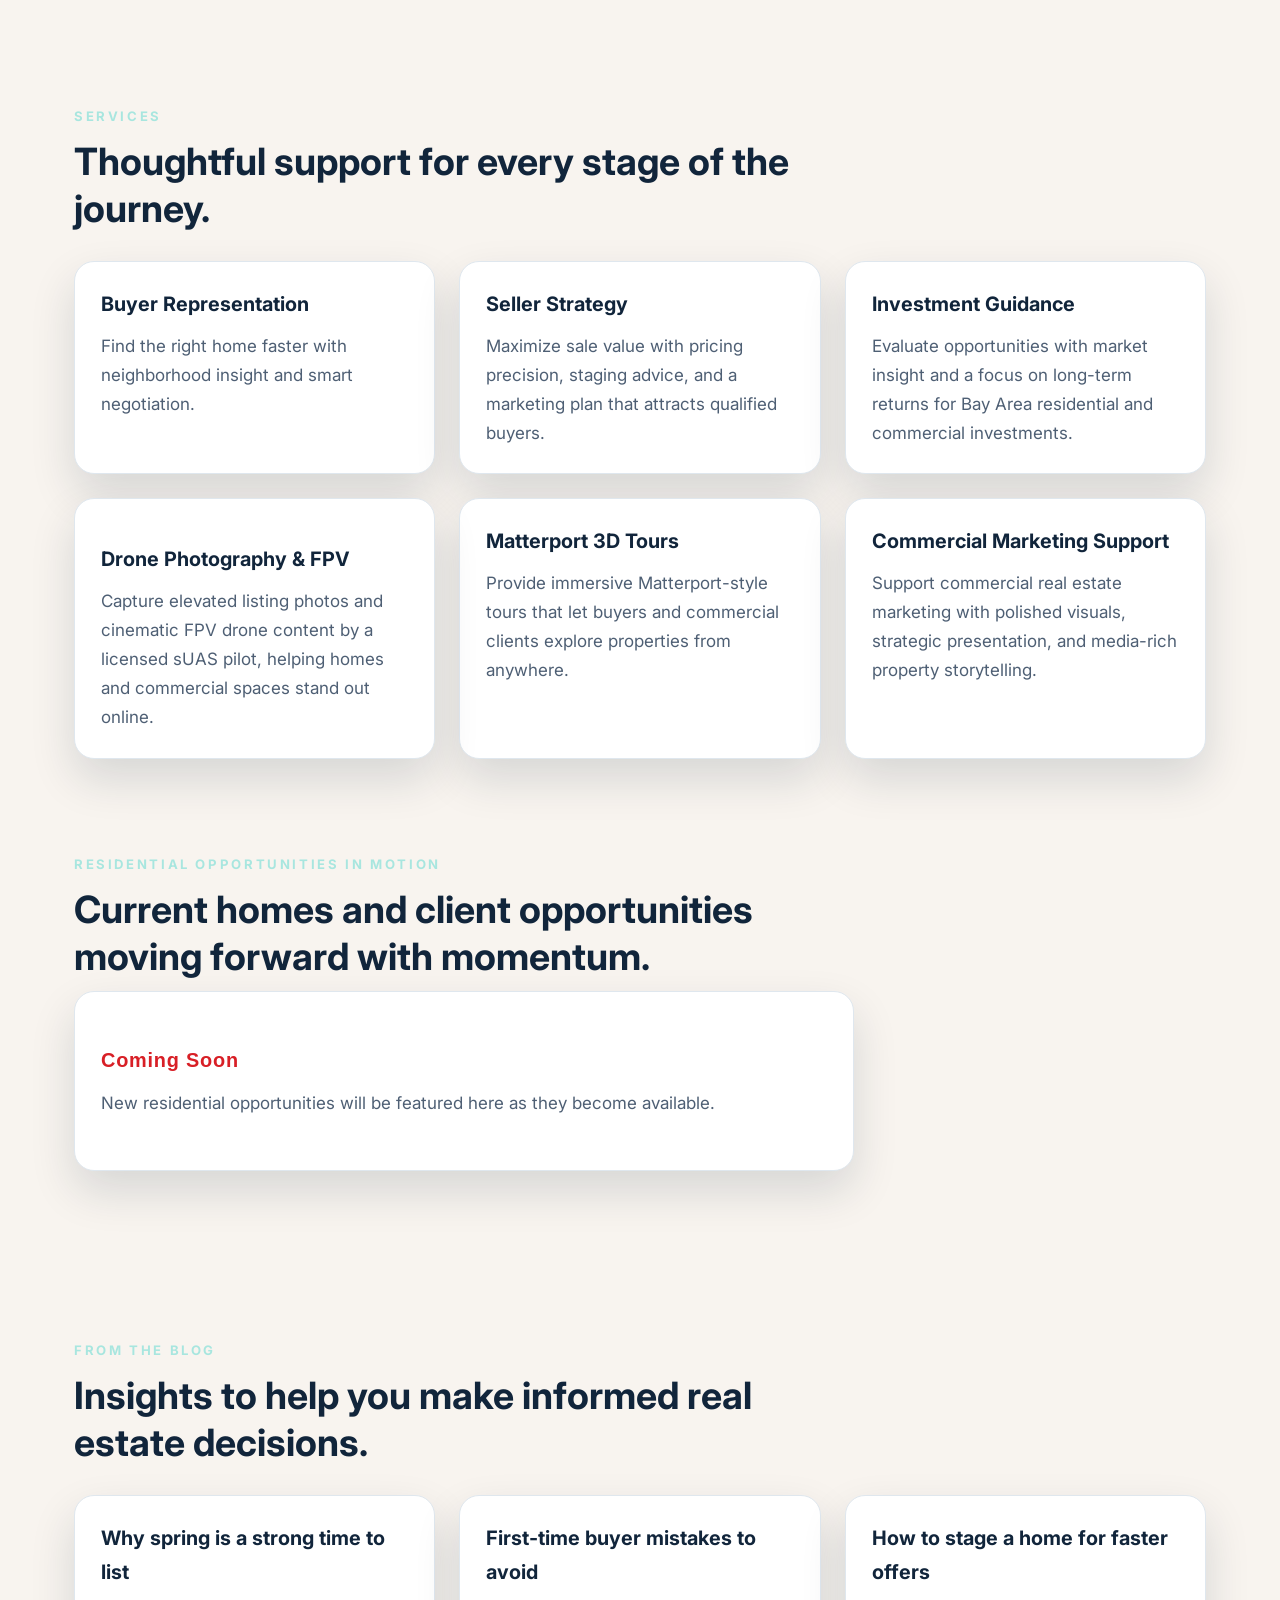
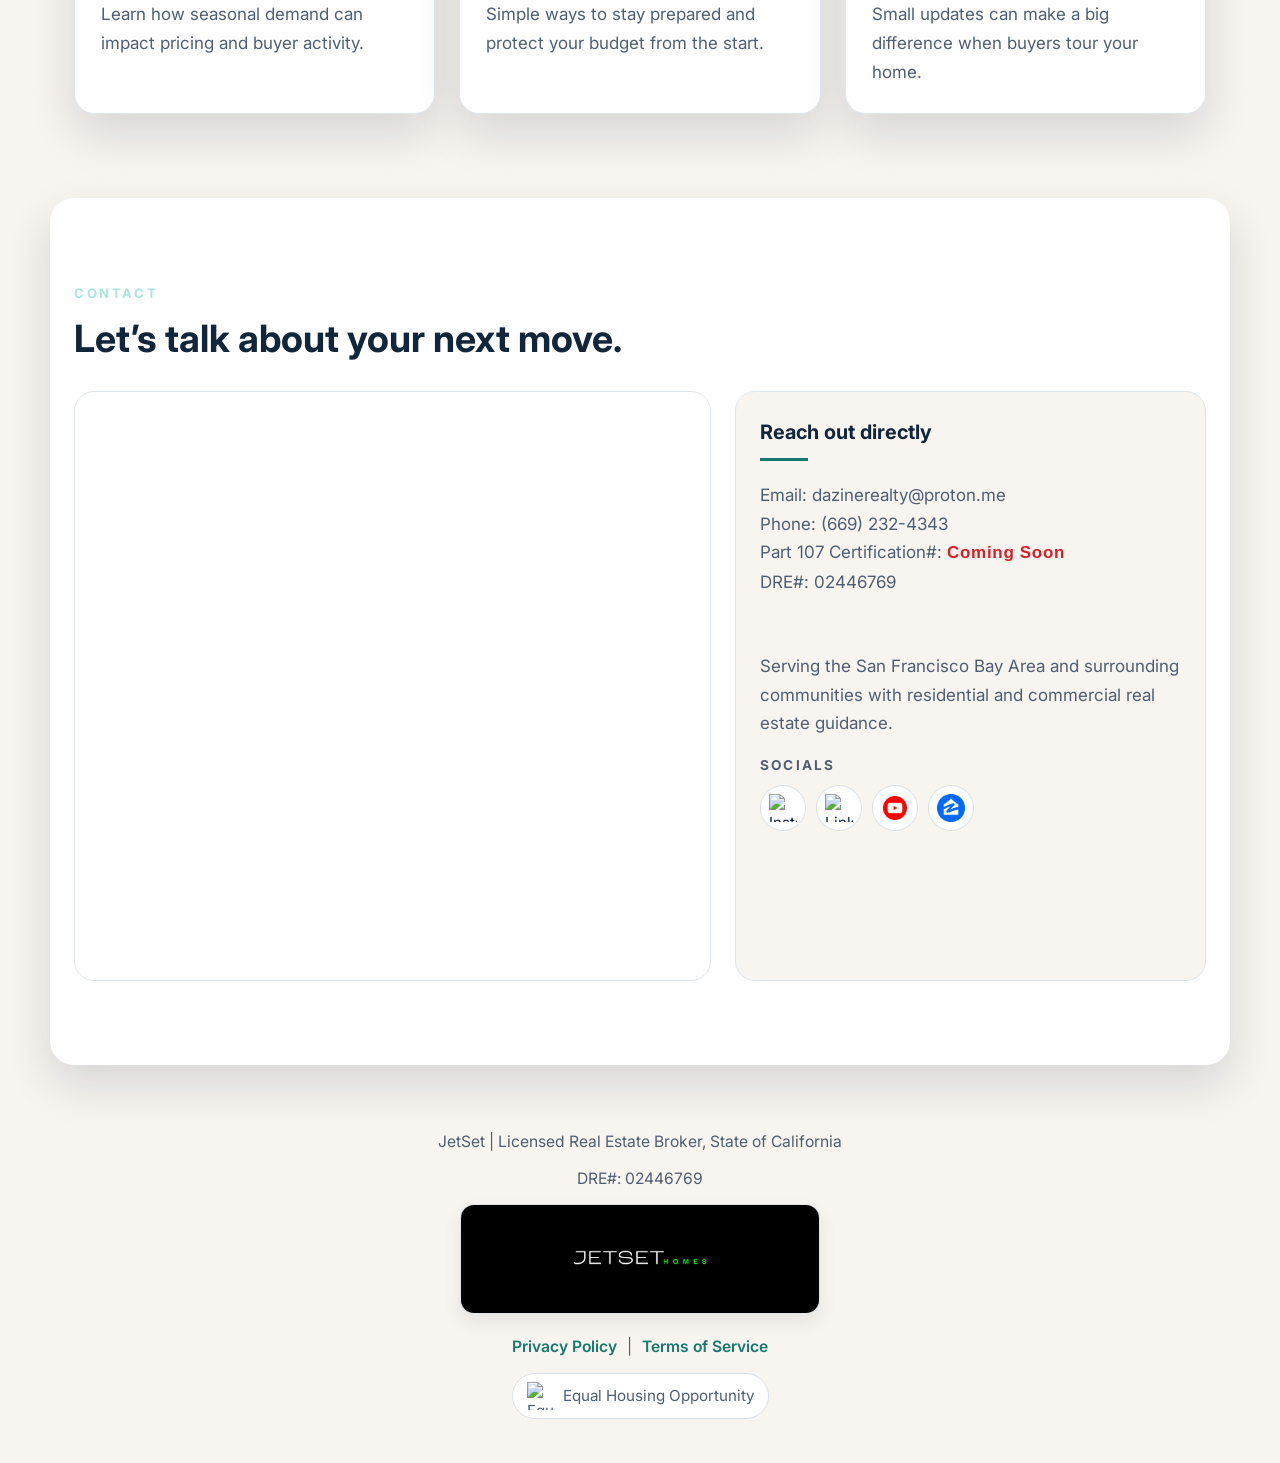
==== commit 4761b69b: "Remove Part 107 footer line" ====
--- a/index.html
+++ b/index.html
@@ -257,7 +257,6 @@
     <footer aria-label="Footer">
       <div class="footer-content">
         <p>JetSet | Licensed Real Estate Broker, State of California</p>
-        <p>Part 107 Certification#: <span class="rounded-coming-soon">Coming Soon</span></p>
         <p>DRE#: 02446769</p>
         <a href="https://www.jetsethomes.com" target="_blank" rel="noopener noreferrer" class="jetset-logo-link" aria-label="Visit Jet Set Homes website">
           <img src="Jetsethomes.png" alt="Jet Set Homes logo" class="jetset-logo-image" />
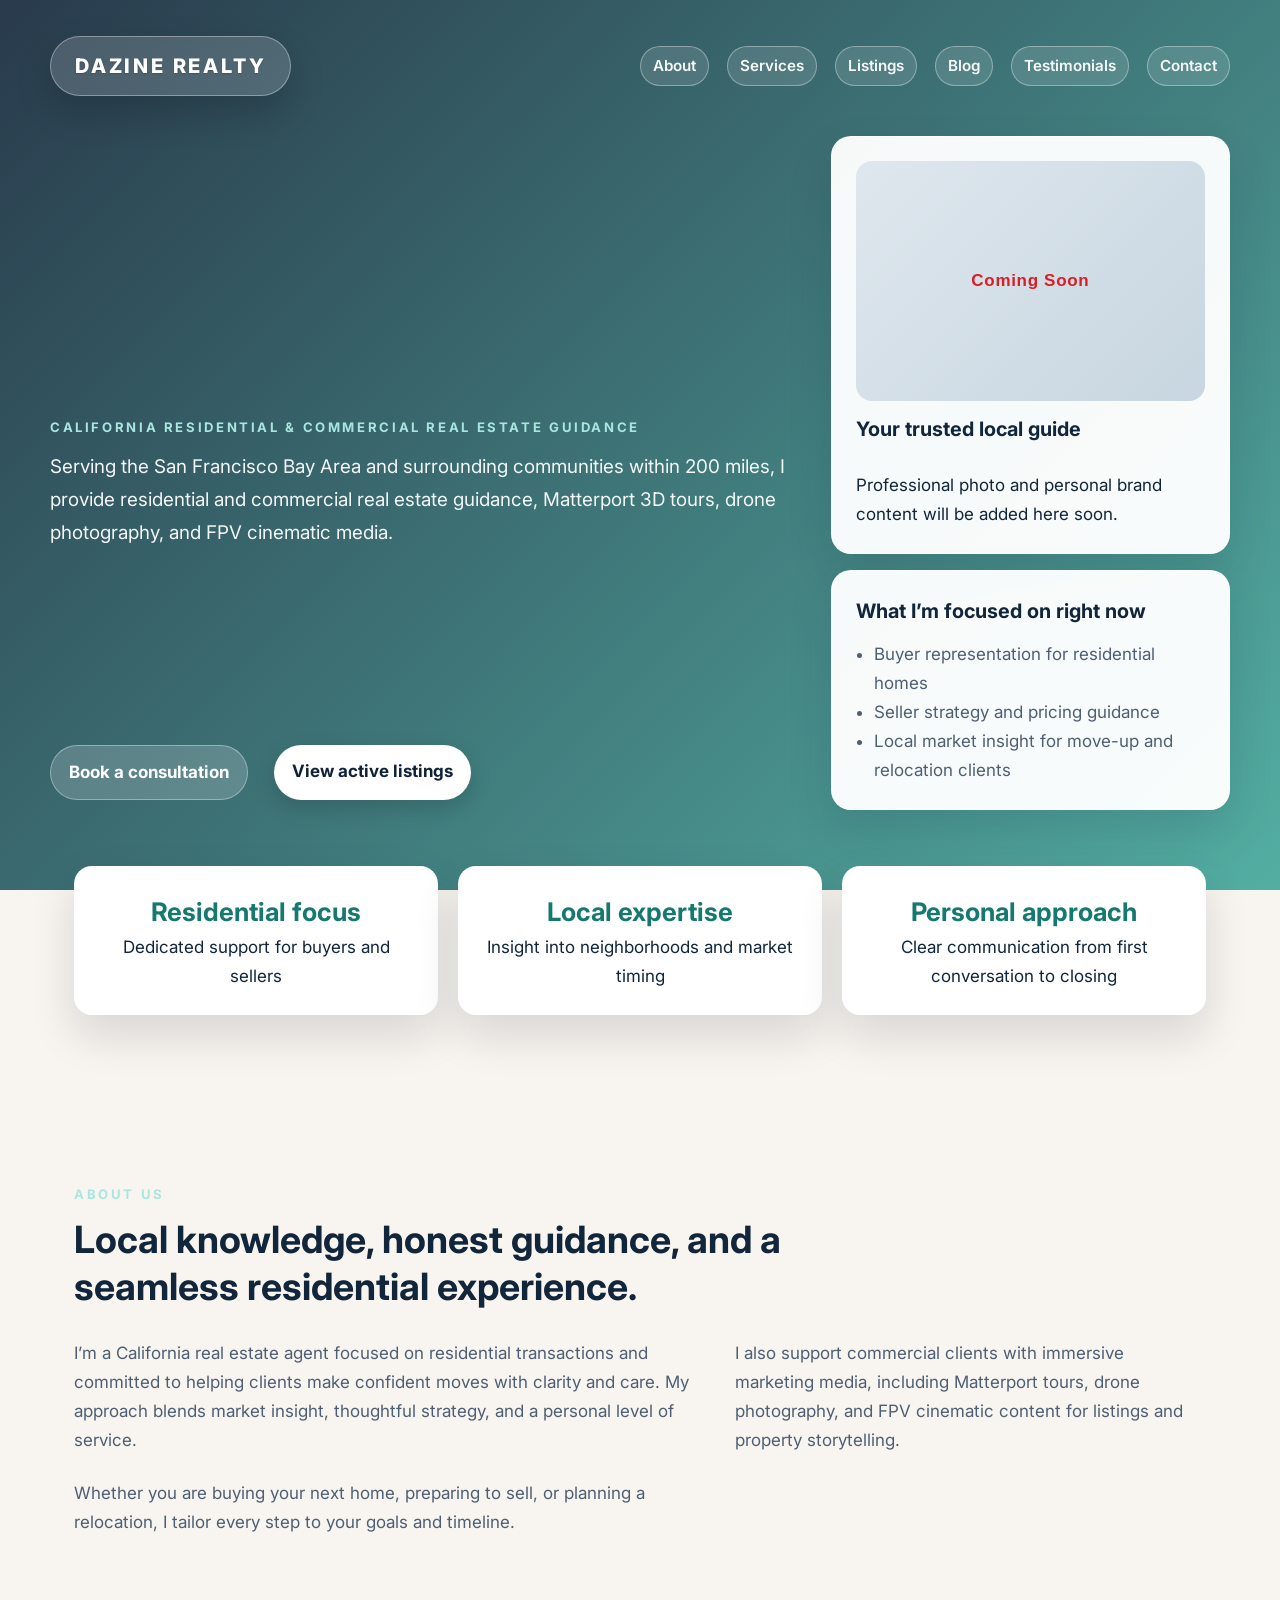
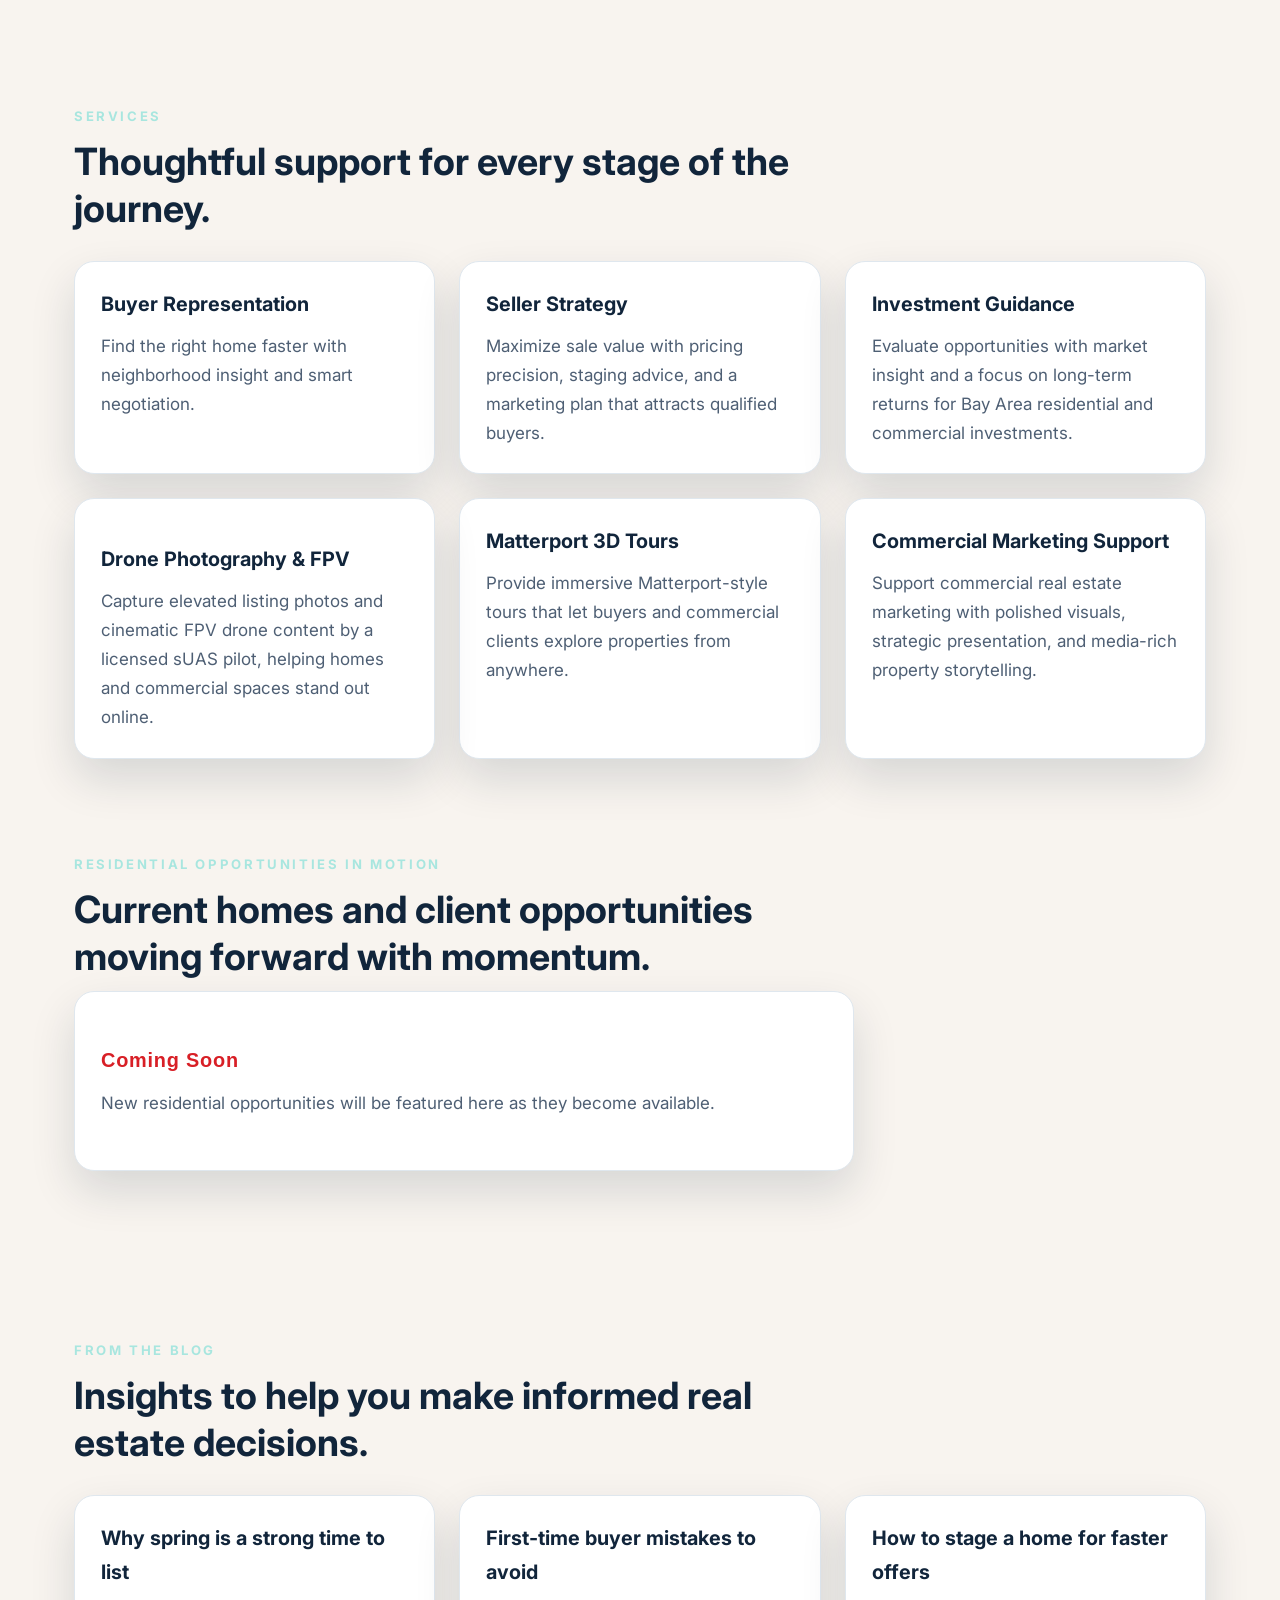
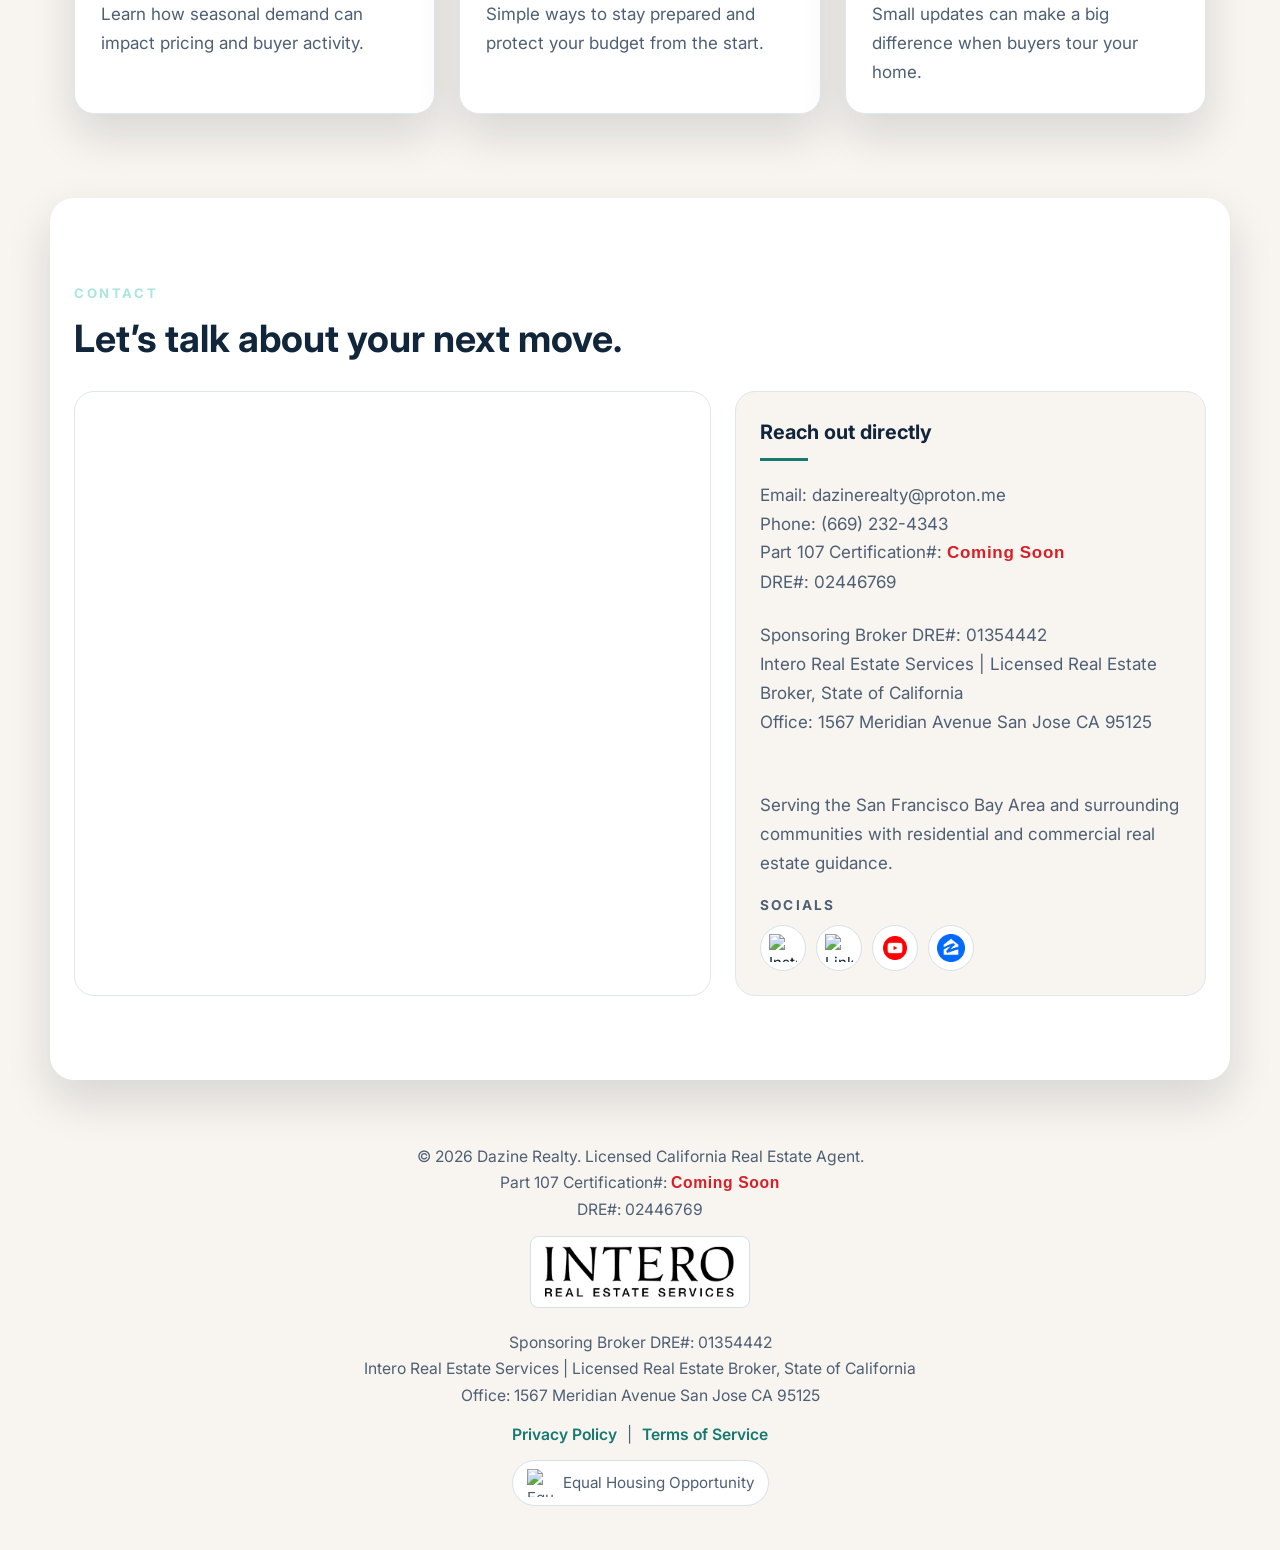
==== commit 4cbe66b5: "Restore Intero branding" ====
--- a/index.html
+++ b/index.html
@@ -12,6 +12,19 @@
     </script>
     <meta charset="UTF-8" />
     <meta name="viewport" content="width=device-width, initial-scale=1.0" />
+
+<!-- begin Widget Tracker Code -->
+<script>
+(function(w,i,d,g,e,t){w["WidgetTrackerObject"]=g;(w[g]=w[g]||function()
+{(w[g].q=w[g].q||[]).push(arguments);}),(w[g].ds=1*new Date());(e="script"),
+(t=d.createElement(e)),(e=d.getElementsByTagName(e)[0]);t.async=1;t.src=i;
+e.parentNode.insertBefore(t,e);})
+(window,"https://widgetbe.com/agent",document,"widgetTracker");
+window.widgetTracker("create", "WT-IHWDWRTC");
+window.widgetTracker("send", "pageview");
+</script>
+<!-- end Widget Tracker Code -->
+    
     <title>Dazine Realty | California Residential Real Estate Agent</title>
     
     <link rel="icon" type="image/x-icon" href="https://dazinerealty.homes/favicon.ico">
@@ -231,6 +244,10 @@
             <p>Phone: <a href="tel:+16692324343">(669) 232-4343</a></p>
             <p>Part 107 Certification#: <span class="rounded-coming-soon">Coming Soon</span></p>
             <p>DRE#: 02446769 </p>
+            <p class="legal-group-start">Sponsoring Broker DRE#: 01354442</p>
+            <p>Intero Real Estate Services | Licensed Real Estate Broker, State of California</p>
+            <p>Office: 1567 Meridian Avenue
+San Jose CA 95125</p>
             <p class="contact-service">Serving the San Francisco Bay Area and surrounding communities with residential and commercial real estate guidance.</p>
             <div class="socials-block">
               <p class="socials-title">Socials</p>
@@ -256,11 +273,16 @@
 
     <footer aria-label="Footer">
       <div class="footer-content">
-        <p>JetSet | Licensed Real Estate Broker, State of California</p>
+        <p>© 2026 Dazine Realty. Licensed California Real Estate Agent.</p>
+        <p>Part 107 Certification#: <span class="rounded-coming-soon">Coming Soon</span></p>
         <p>DRE#: 02446769</p>
-        <a href="https://www.jetsethomes.com" target="_blank" rel="noopener noreferrer" class="jetset-logo-link" aria-label="Visit Jet Set Homes website">
-          <img src="Jetsethomes.png" alt="Jet Set Homes logo" class="jetset-logo-image" />
+        <a href="https://www.interorealestate.com/" target="_blank" rel="noopener noreferrer" class="intero-logo-link" aria-label="Visit Intero Real Estate Services website">
+          <img src="InteroLOGO1.webp" alt="Intero Real Estate Services logo" class="intero-logo" />
         </a>
+        <p class="legal-group-start">Sponsoring Broker DRE#: 01354442</p>
+        <p>Intero Real Estate Services | Licensed Real Estate Broker, State of California</p>
+        <p>Office: 1567 Meridian Avenue
+San Jose CA 95125</p>
         <p class="footer-legal-links">
           <a href="legal.html#privacy">Privacy Policy</a>
           <span aria-hidden="true">|</span>
--- a/style.css
+++ b/style.css
@@ -631,43 +631,26 @@
   margin: 0 auto;
 }
 
-footer p + p {
-  margin-top: 10px;
-}
-
-.jetset-logo-wrap {
-  margin: 10px auto 12px;
-}
-
-.jetset-logo-link {
-  display: inline-flex;
+footer .intero-logo-link {
+  display: flex;
   align-items: center;
   justify-content: center;
-  width: min(360px, 85vw);
-  height: 110px;
-  margin: 12px auto 8px;
-  padding: 0;
+  width: min(220px, 80vw);
+  height: 72px;
+  margin: 12px auto 0;
+  padding: 8px 14px;
   overflow: hidden;
-  border-radius: 14px;
-  background: #fff;
-  border: 1px solid rgba(17, 37, 59, 0.12);
-  box-shadow: 0 8px 18px rgba(17, 37, 59, 0.08);
-  transition: transform 0.2s ease, box-shadow 0.2s ease, border-color 0.2s ease;
-}
-
-.jetset-logo-link:hover,
-.jetset-logo-link:focus-visible {
-  transform: translateY(-1px);
-  box-shadow: 0 12px 24px rgba(17, 37, 59, 0.12);
-  border-color: rgba(17, 37, 59, 0.2);
-}
-
-.jetset-logo-image {
-  display: block;
+  border: 1px solid #d7e1eb;
+  border-radius: 8px;
+  background: white;
+}
+
+footer .intero-logo-link .intero-logo {
   width: 100%;
-  height: 100%;
-  object-fit: cover;
-  object-position: center;
+  max-width: 190px;
+  max-height: 54px;
+  margin: 0;
+  object-fit: contain;
 }
 
 .footer-content {
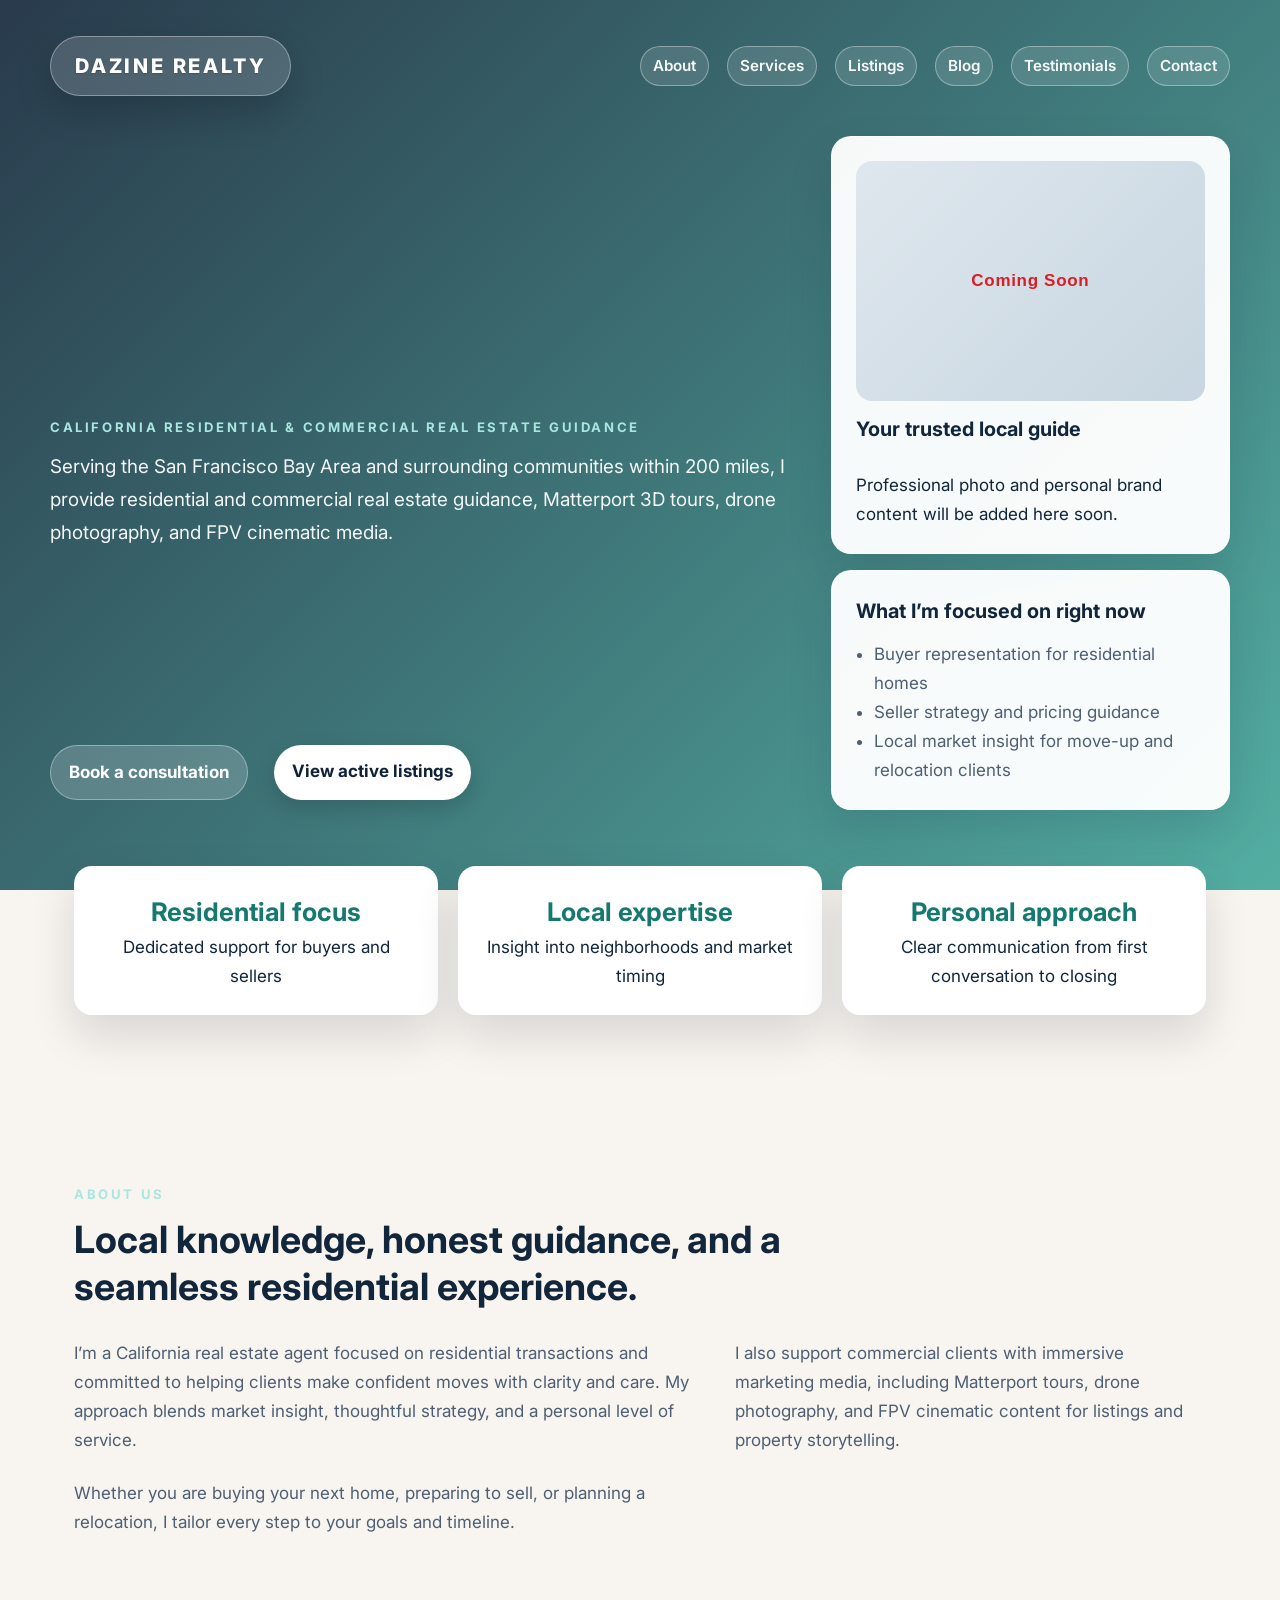
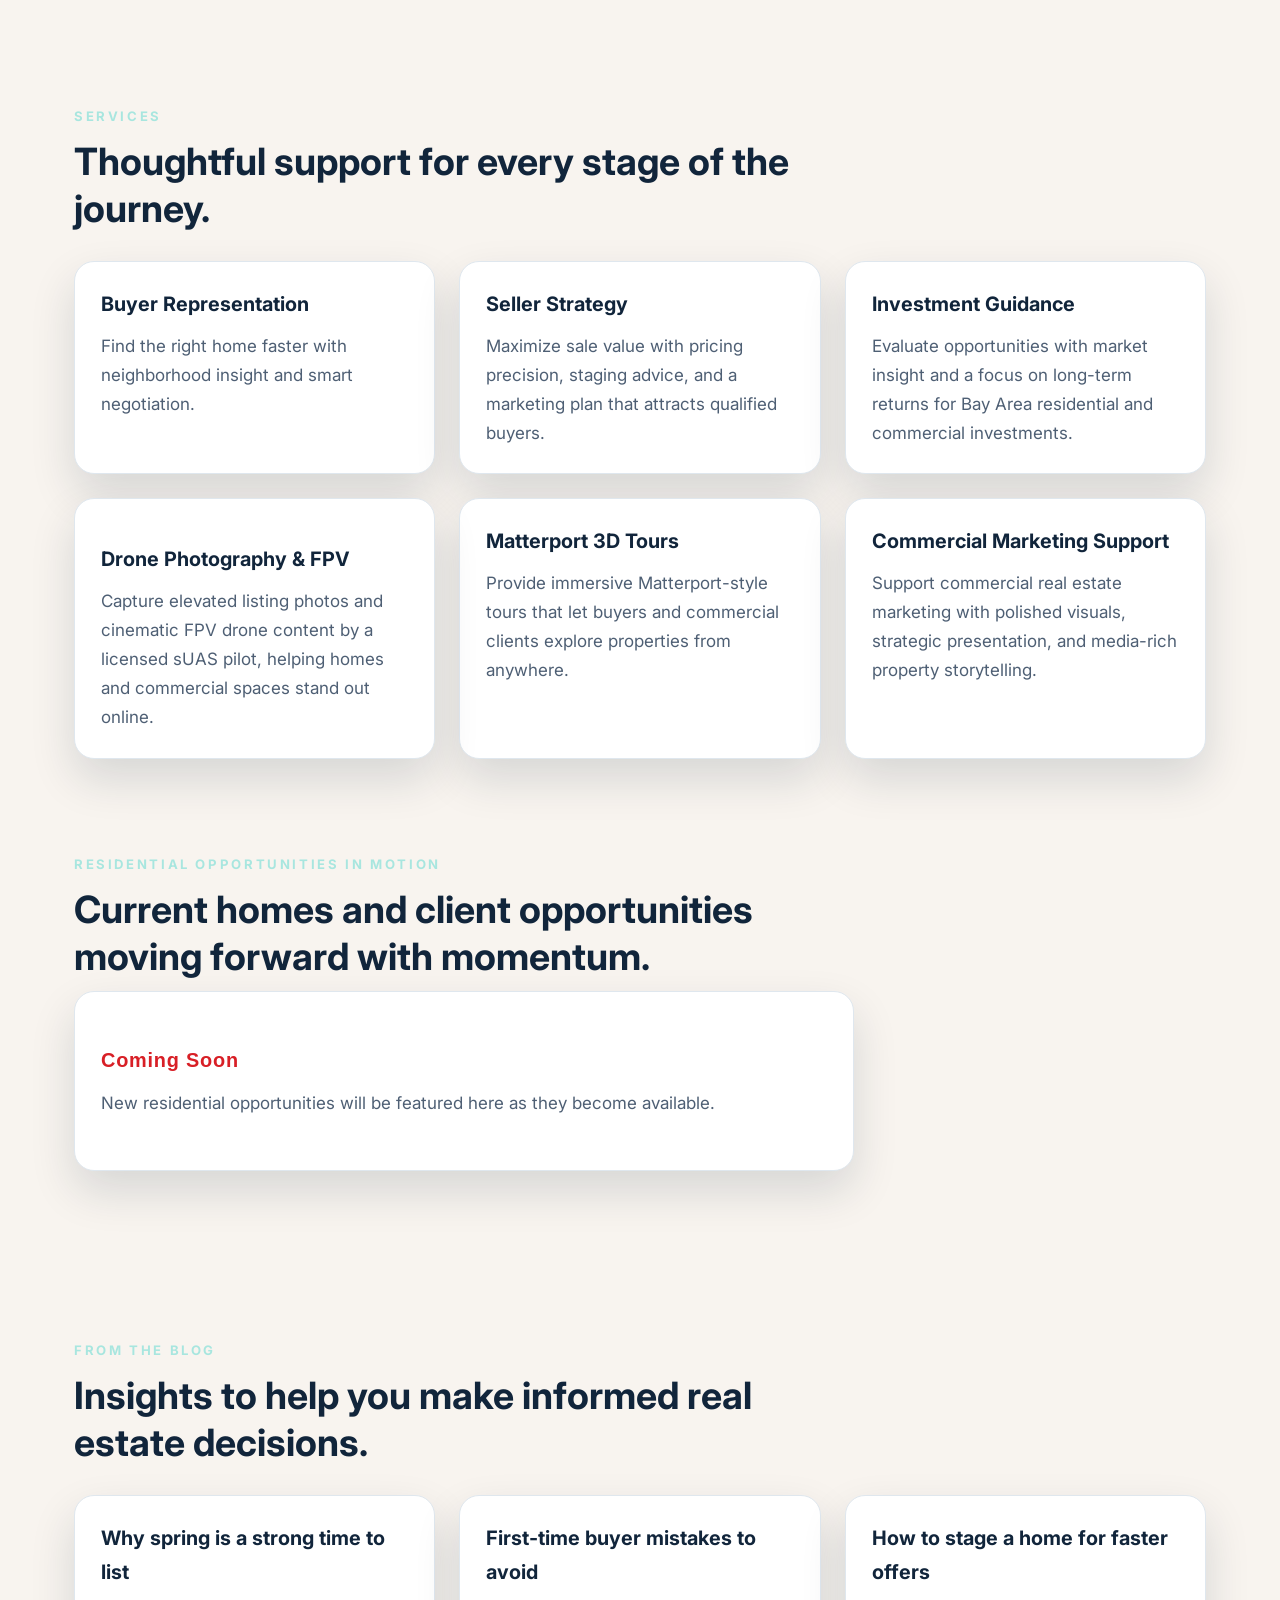
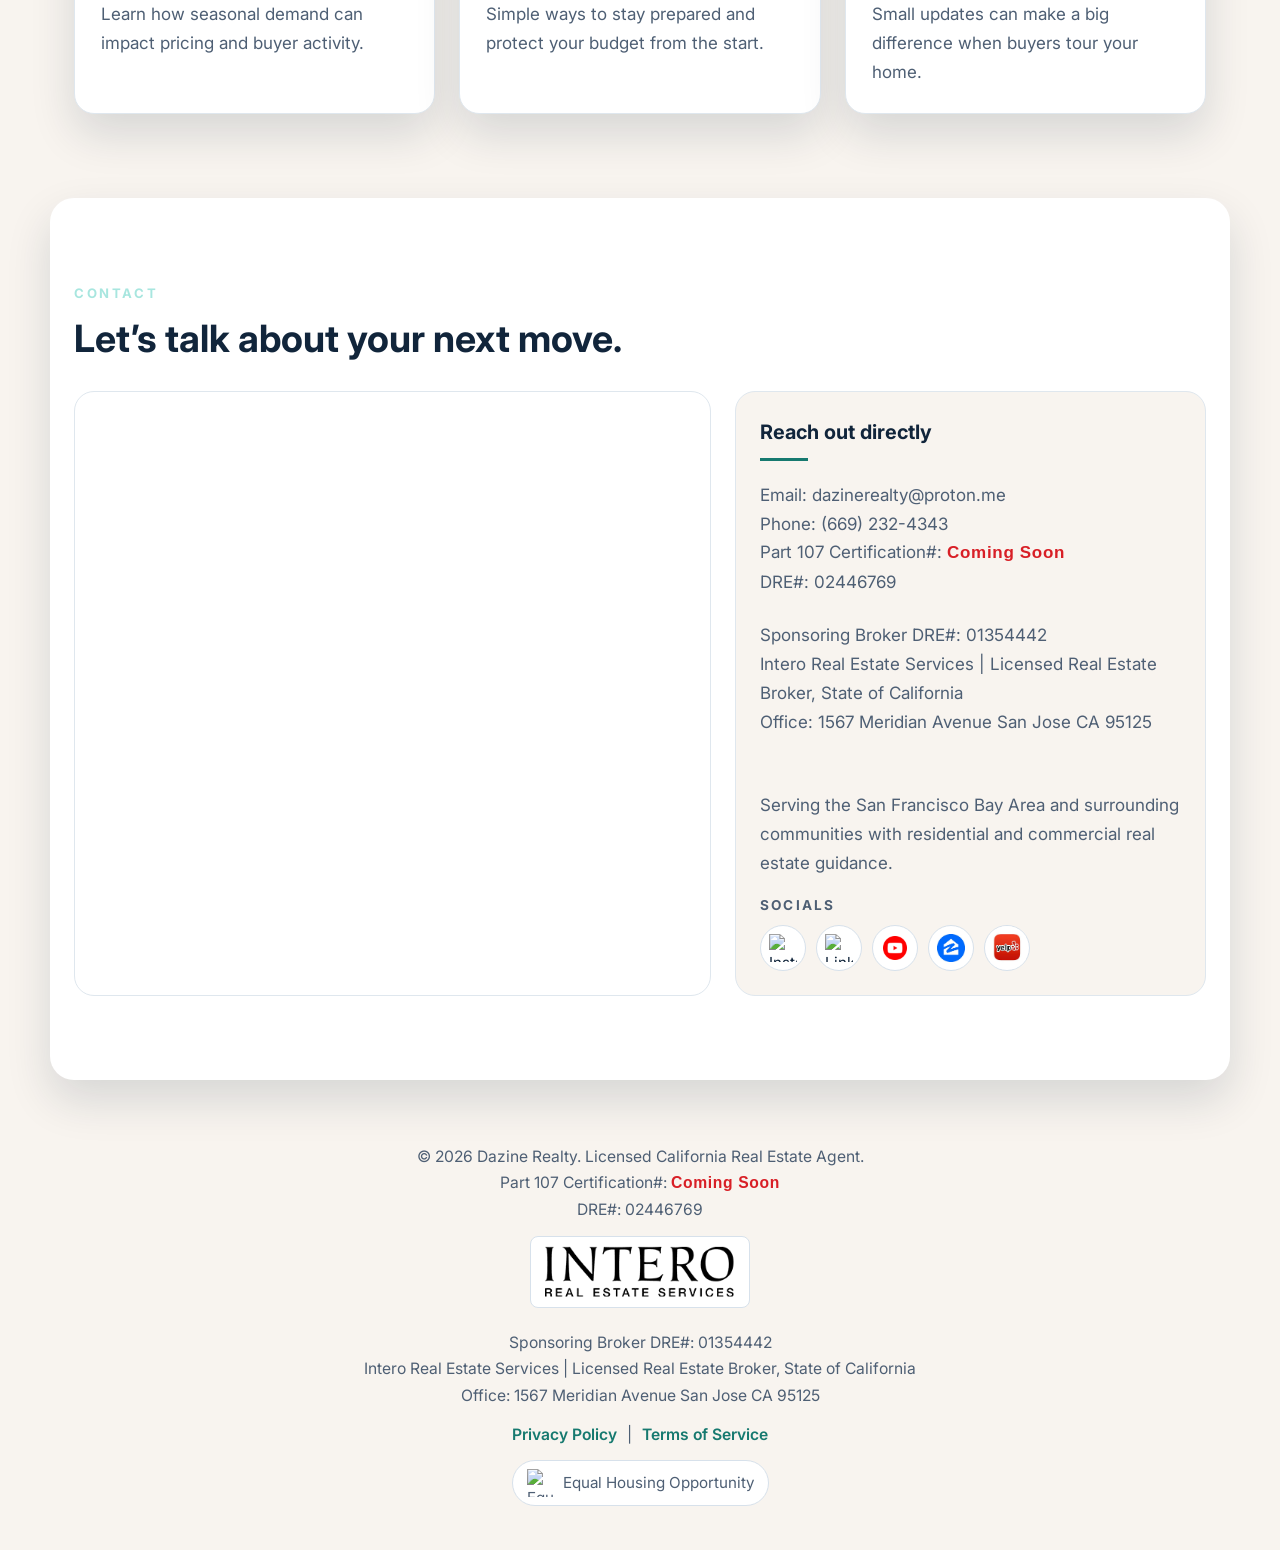
==== commit c16aea48: "Add Yelp profile social link Co-authored-by: Copilot <223556219+Copilot@users.noreply.github.com>" ====
--- a/index.html
+++ b/index.html
@@ -61,7 +61,7 @@
       href="https://fonts.googleapis.com/css2?family=Inter:wght@400;500;600;700;800&display=swap"
       rel="stylesheet"
     />
-    <link rel="stylesheet" href="style.css?v=3" />
+    <link rel="stylesheet" href="style.css?v=4" />
     <script type="application/ld+json">
       {
         "@context": "https://schema.org",
@@ -264,6 +264,9 @@
                 <a href="https://www.zillow.com/profile/dazinerealty" target="_blank" rel="noopener noreferrer" class="social-link" aria-label="Visit Zillow profile">
                   <img src="zillow_logo.jpg" alt="Zillow icon for Dazine Realty" class="social-icon" />
                 </a>
+                <a href="https://m.yelp.com/biz/dazine-realty-jet-set-homes-palo-alto-2" target="_blank" rel="noopener noreferrer" class="social-link" aria-label="Visit Yelp profile">
+                  <img src="Yelp_logo.jpg" alt="Yelp icon for Dazine Realty" class="social-icon yelp-social-icon" />
+                </a>
               </div>
             </div>
           </div>
--- a/style.css
+++ b/style.css
@@ -740,7 +740,13 @@
 }
 
 .social-link {
+  box-sizing: border-box;
+  width: 46px;
+  height: 46px;
+  justify-content: center;
   padding: 8px;
+  border-radius: 50%;
+  overflow: hidden;
 }
 
 .equal-housing-icon,
@@ -755,6 +761,13 @@
   width: 40px;
   height: 40px;
   margin: -6px;
+}
+
+.yelp-social-icon {
+  width: 36px;
+  height: auto;
+  margin: 0;
+  transform: translate(1px, -2px);
 }
 
 .socials-block {
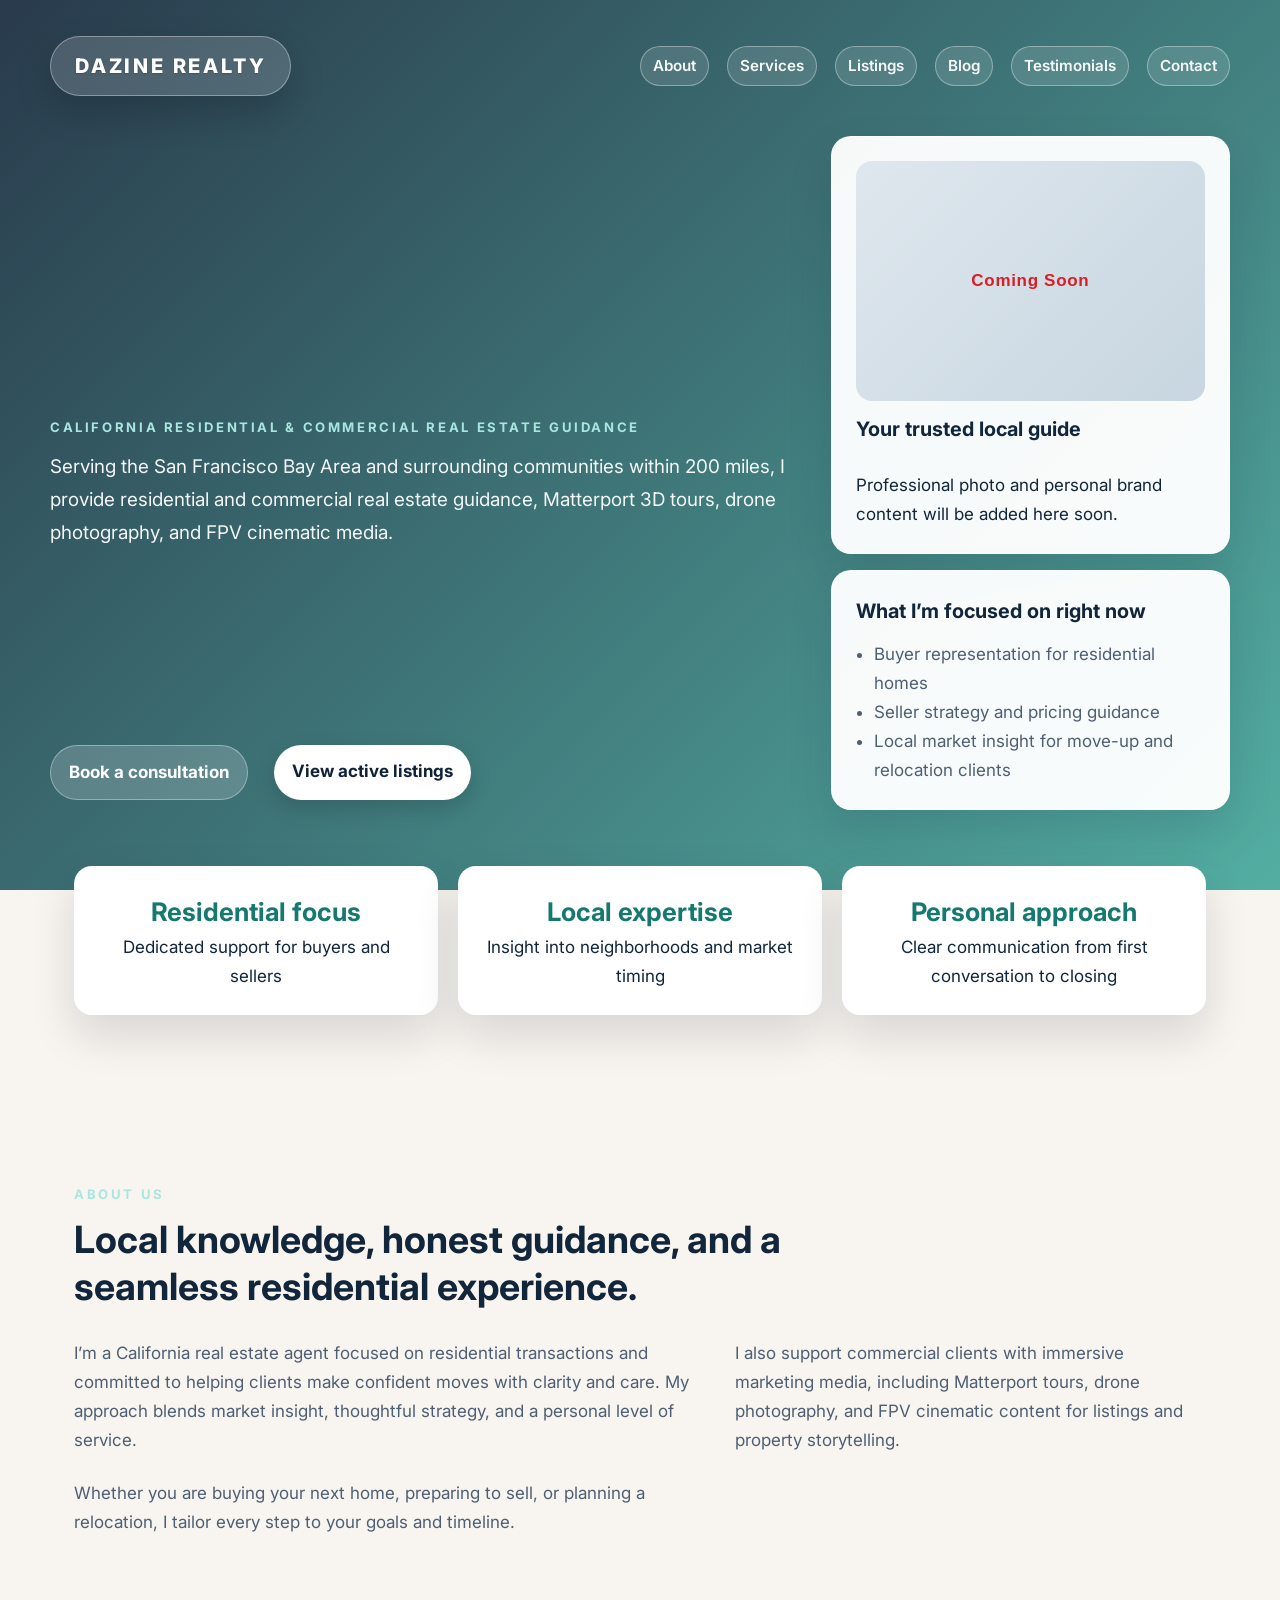
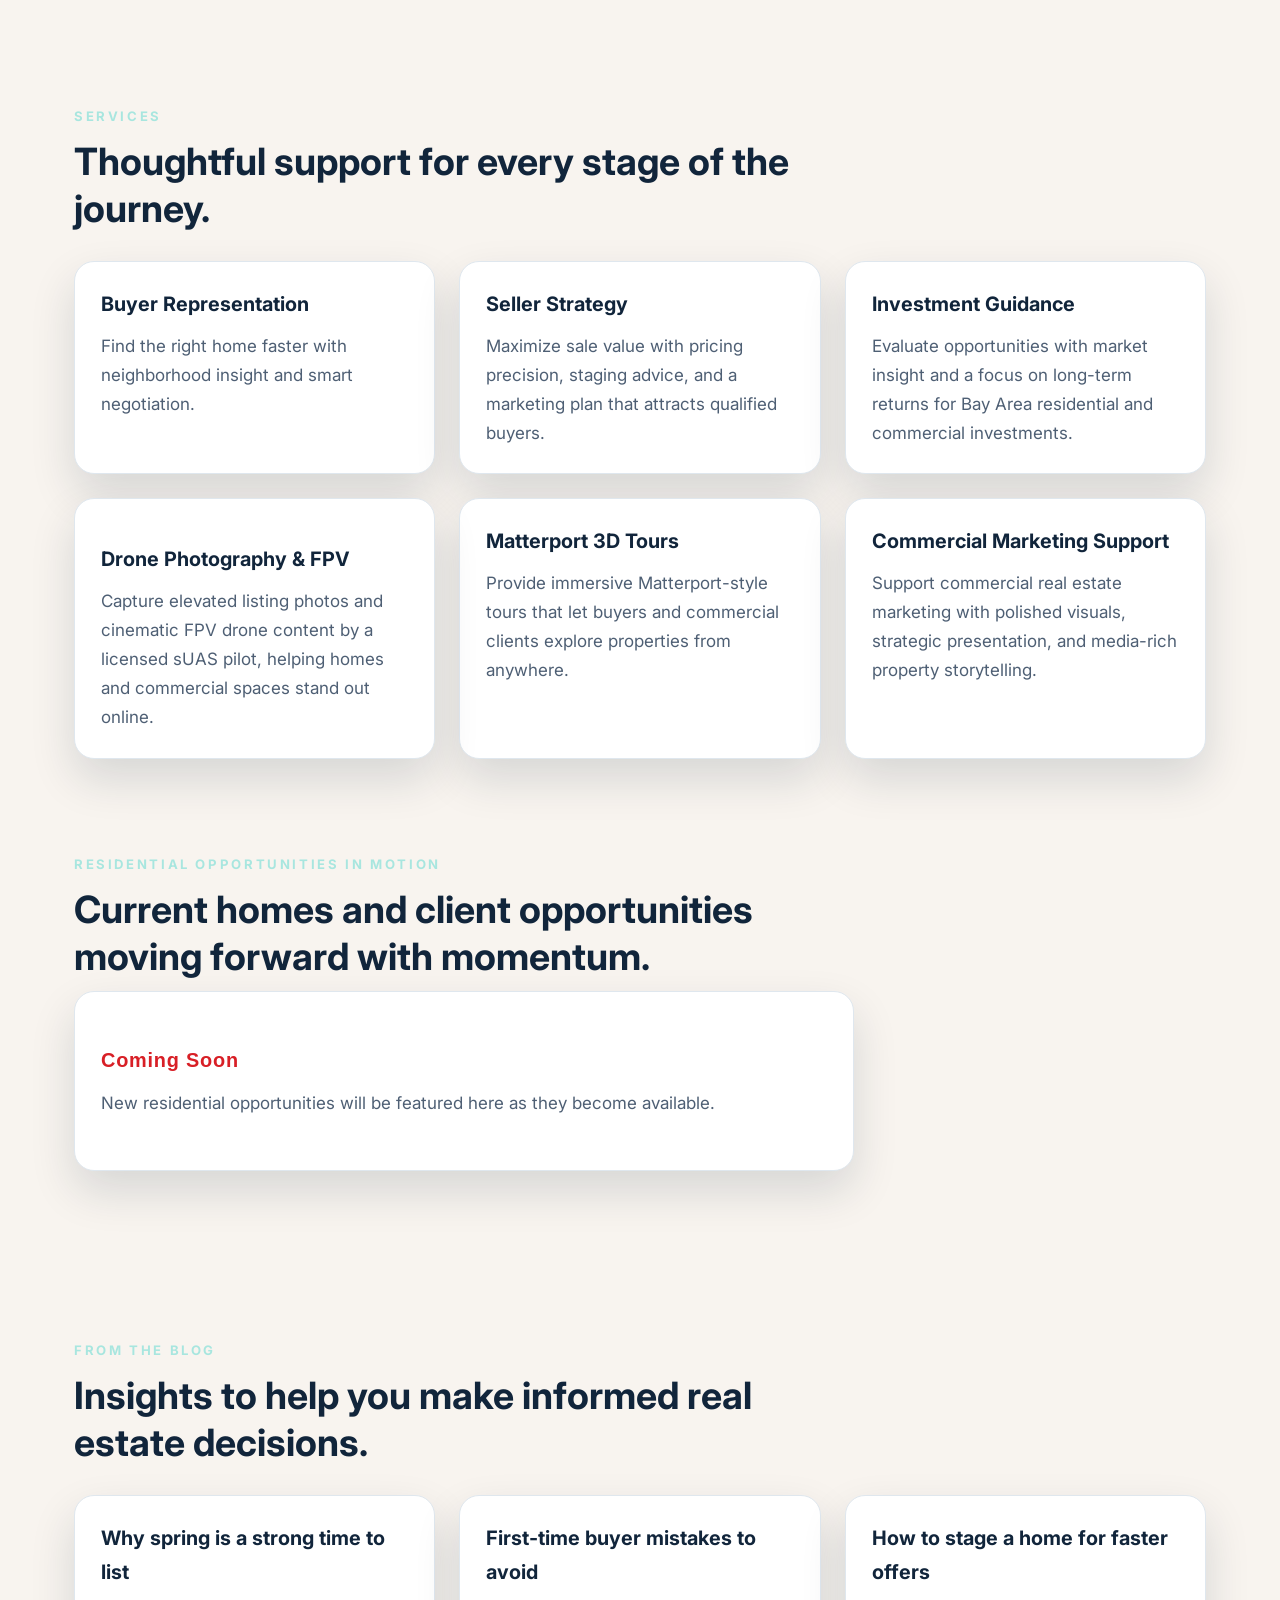
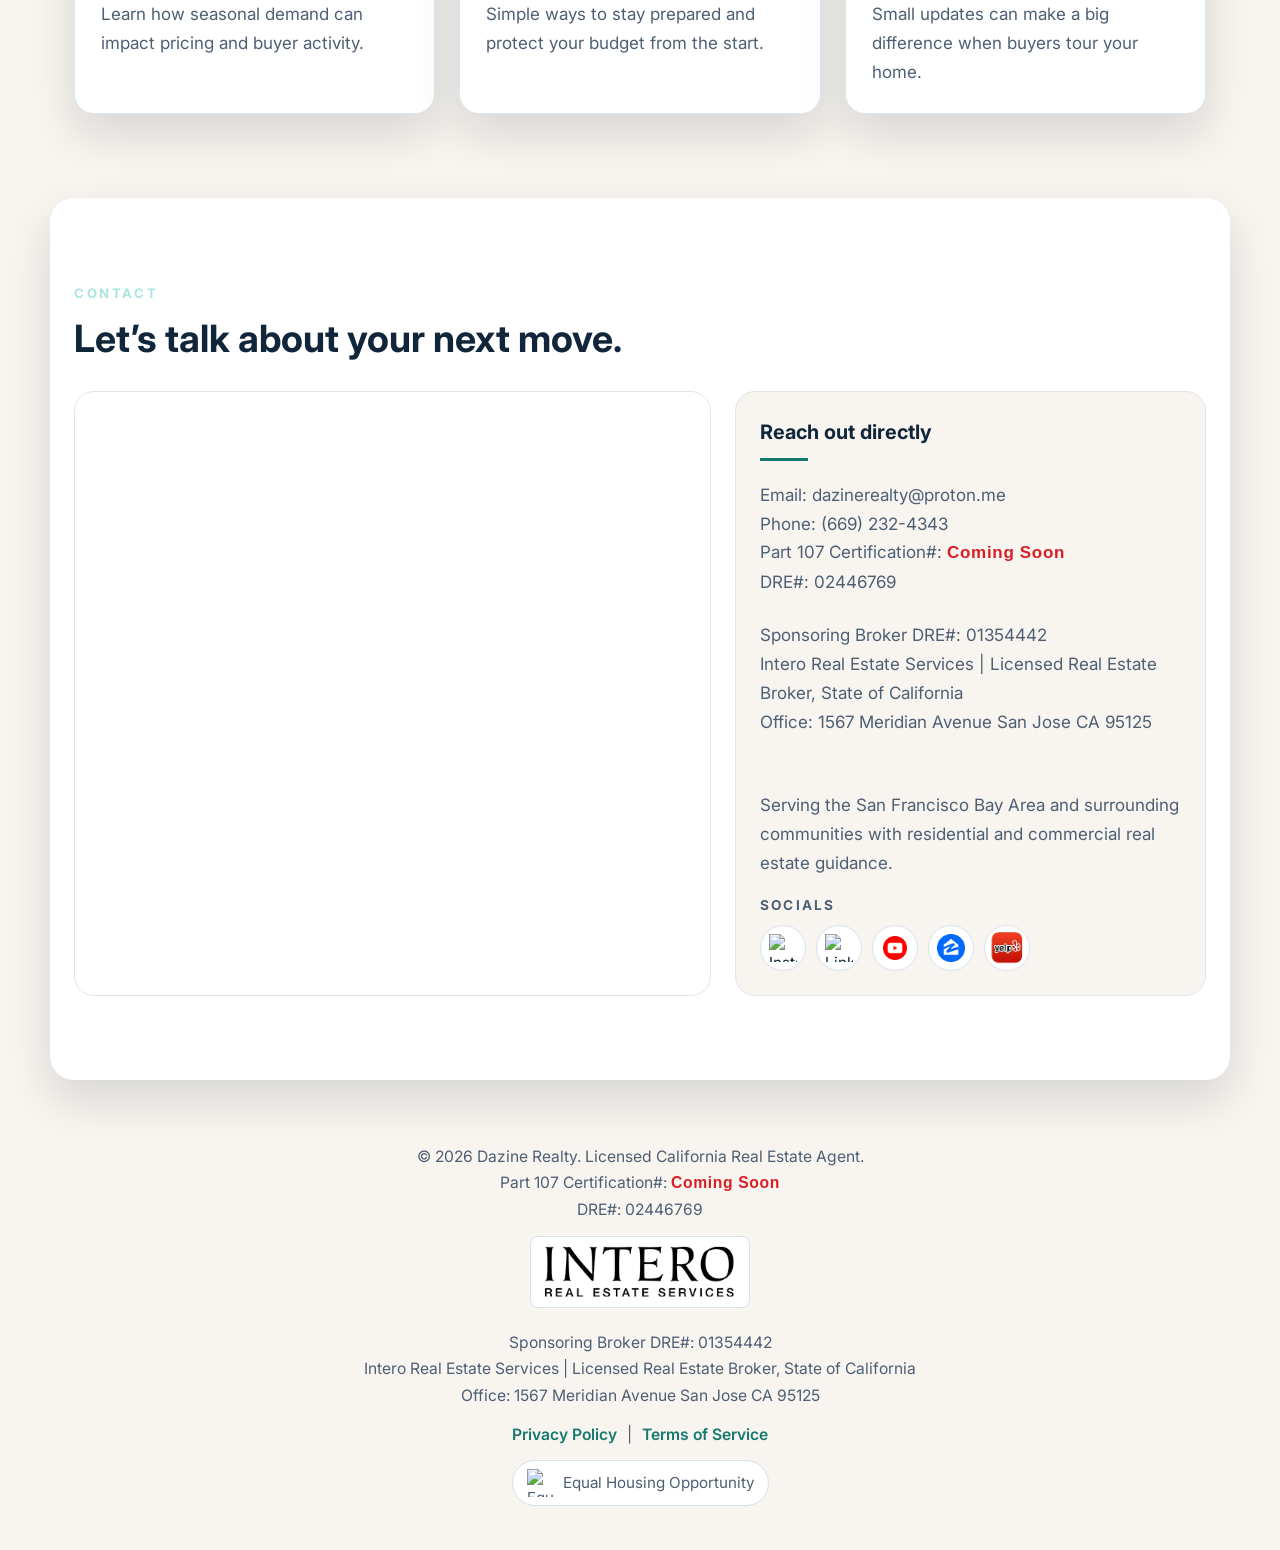
==== commit aca75123: "Increase Yelp logo visibility Co-authored-by: Copilot <223556219+Copilot@users.noreply.github.com>" ====
--- a/index.html
+++ b/index.html
@@ -61,7 +61,7 @@
       href="https://fonts.googleapis.com/css2?family=Inter:wght@400;500;600;700;800&display=swap"
       rel="stylesheet"
     />
-    <link rel="stylesheet" href="style.css?v=4" />
+    <link rel="stylesheet" href="style.css?v=5" />
     <script type="application/ld+json">
       {
         "@context": "https://schema.org",
--- a/style.css
+++ b/style.css
@@ -764,7 +764,7 @@
 }
 
 .yelp-social-icon {
-  width: 36px;
+  width: 42px;
   height: auto;
   margin: 0;
   transform: translate(1px, -2px);
